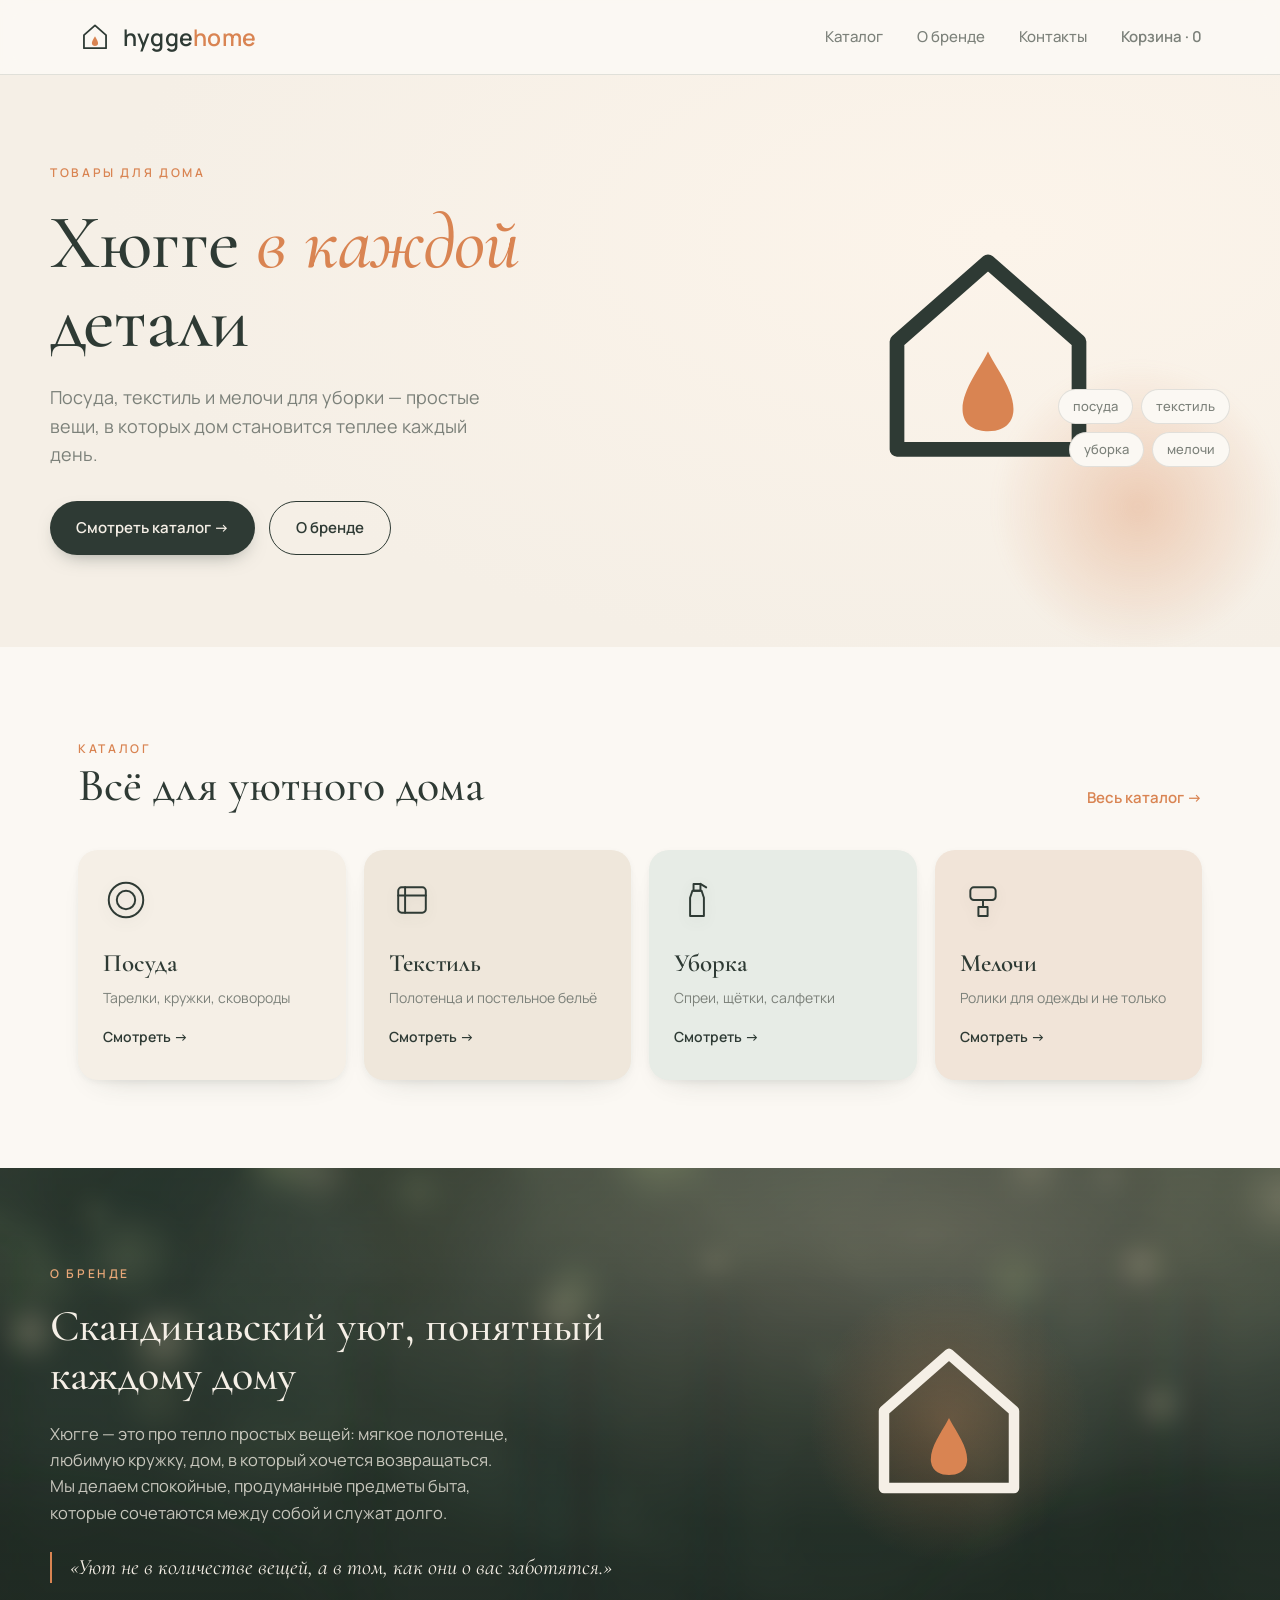
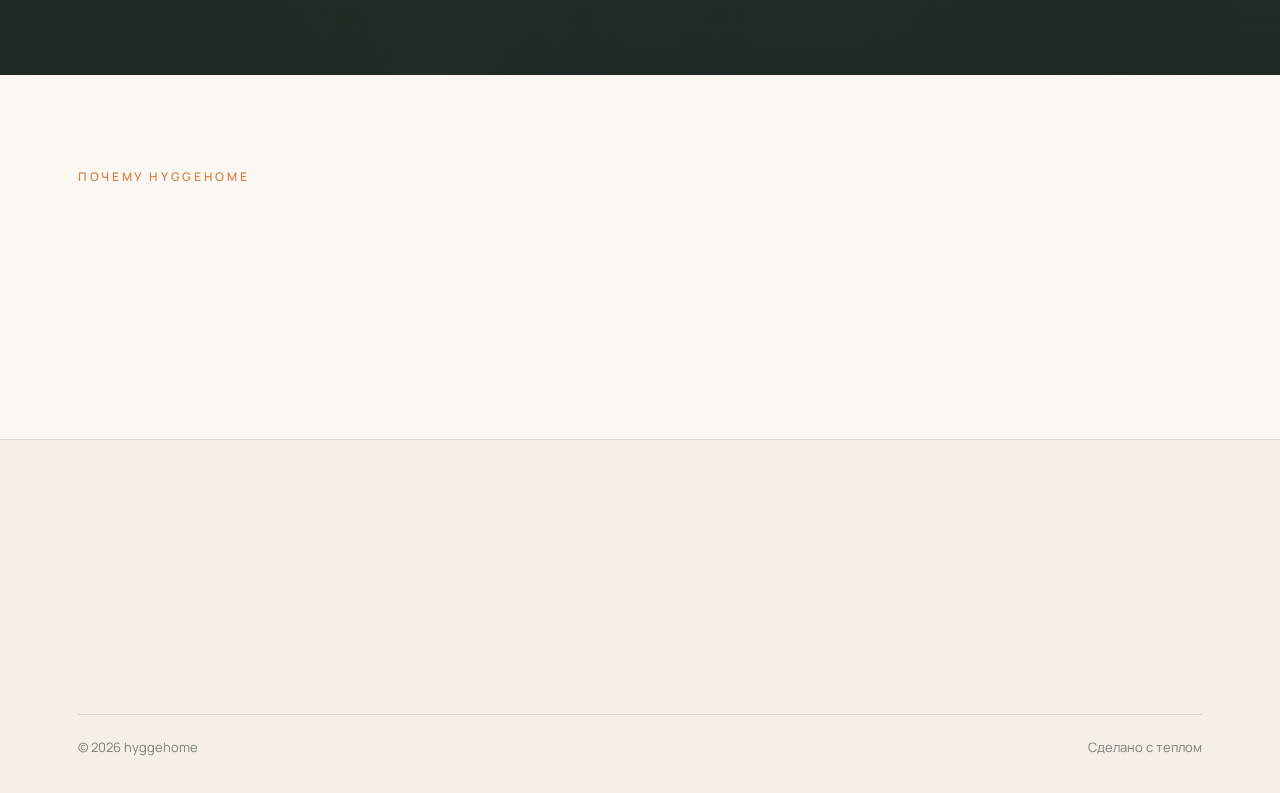
==== index.html @ 16ab6fc2 "Deploy hyggehome preview site" ====
<!DOCTYPE html>
<html lang="ru">
<head>
<meta charset="UTF-8">
<meta name="viewport" content="width=device-width, initial-scale=1.0">
<title>hyggehome — товары для дома</title>
<link rel="icon" href="assets/img/logo-mark.svg">
<style>
@import url('https://fonts.googleapis.com/css2?family=Cormorant+Garamond:ital,wght@0,400;0,500;0,600;1,400&family=Manrope:wght@300;400;500;600;700&display=swap');

:root{
  --ink:#2E3A34;
  --terra:#D98452;
  --terra-soft:#E9A878;
  --cream:#F5EFE6;
  --paper:#FBF8F3;
  --sage:#8C9A8E;
  --muted:#7C817A;
  --line:rgba(46,58,52,.13);
  --display:'Cormorant Garamond',Georgia,serif;
  --sans:'Manrope',system-ui,-apple-system,sans-serif;
}
*{margin:0;padding:0;box-sizing:border-box}
html{scroll-behavior:smooth}
body{font-family:var(--sans);color:var(--ink);background:var(--paper);line-height:1.6;-webkit-font-smoothing:antialiased}
.wrap{max-width:1180px;margin:0 auto;padding:0 28px}
a{color:inherit;text-decoration:none}
.eyebrow{font-size:12px;letter-spacing:.22em;text-transform:uppercase;color:var(--terra);font-weight:600}

/* ---------- mark ---------- */
.mark{display:block}
.mark .house{fill:none;stroke:var(--ink);stroke-width:21;stroke-linejoin:round;stroke-linecap:round}
.mark .flame{fill:var(--terra)}
.brand{display:flex;align-items:center;gap:11px}
.brand .word{font-family:var(--sans);font-weight:600;font-size:23px;letter-spacing:.01em}
.brand .word b{font-weight:600}
.brand .word .h2{color:var(--terra);font-weight:600}

/* ---------- nav ---------- */
nav{position:sticky;top:0;z-index:20;background:rgba(251,248,243,.86);backdrop-filter:blur(10px);border-bottom:1px solid var(--line)}
.nav-in{display:flex;align-items:center;justify-content:space-between;height:74px}
.nav-links{display:flex;gap:34px;align-items:center;font-size:15px;font-weight:500}
.nav-links a{color:var(--muted);transition:color .2s}
.nav-links a:hover{color:var(--ink)}
.nav-cart{font-weight:600;color:var(--ink)}
.burger{display:none}

/* ---------- hero ---------- */
.hero{position:relative;background:var(--cream);overflow:hidden}
.hero-in{display:grid;grid-template-columns:1.15fr .85fr;gap:40px;align-items:center;padding:84px 0 92px}
.hero h1{font-family:var(--display);font-weight:500;font-size:clamp(44px,6vw,82px);line-height:1.03;letter-spacing:-.01em;margin:18px 0 22px}
.hero h1 em{font-style:italic;color:var(--terra)}
.hero p{font-size:18px;color:var(--muted);max-width:430px;margin-bottom:32px}
.btns{display:flex;gap:14px;flex-wrap:wrap}
.btn{display:inline-flex;align-items:center;gap:9px;padding:14px 26px;border-radius:40px;font-weight:600;font-size:15px;transition:transform .2s,background .2s}
.btn-primary{background:var(--ink);color:var(--cream)}
.btn-primary:hover{transform:translateY(-2px);background:#222c27}
.btn-ghost{border:1.5px solid var(--ink);color:var(--ink)}
.btn-ghost:hover{background:var(--ink);color:var(--cream)}
.hero-art{display:flex;justify-content:center;align-items:center;position:relative}
.glow{position:absolute;width:300px;height:300px;border-radius:50%;background:radial-gradient(circle,rgba(217,132,82,.34),rgba(217,132,82,0) 68%);filter:blur(6px)}
.hero-art svg{position:relative;width:280px;height:280px}
.hero-tags{position:absolute;bottom:30px;right:0;display:flex;gap:8px;flex-wrap:wrap;max-width:240px;justify-content:flex-end}
.tag{background:var(--paper);border:1px solid var(--line);border-radius:30px;padding:6px 14px;font-size:13px;font-weight:500;color:var(--muted)}

/* ---------- categories ---------- */
.section{padding:88px 0}
.sec-head{display:flex;justify-content:space-between;align-items:flex-end;margin-bottom:40px;gap:20px;flex-wrap:wrap}
.sec-head h2{font-family:var(--display);font-weight:500;font-size:clamp(32px,4vw,46px);line-height:1.08}
.sec-head .link{font-weight:600;color:var(--terra);font-size:15px}
.cats{display:grid;grid-template-columns:repeat(4,1fr);gap:18px}
.cat{background:var(--cream);border-radius:20px;padding:26px 24px 30px;min-height:230px;display:flex;flex-direction:column;justify-content:space-between;transition:transform .25s,box-shadow .25s;border:1px solid transparent}
.cat:hover{transform:translateY(-5px);box-shadow:0 18px 40px -22px rgba(46,58,52,.35);border-color:var(--line)}
.cat:nth-child(2){background:#EFE7DB}
.cat:nth-child(3){background:#E7ECE6}
.cat:nth-child(4){background:#F1E4D8}
.cat-ico{width:46px;height:46px;color:var(--ink)}
.cat-ico svg{width:100%;height:100%;fill:none;stroke:currentColor;stroke-width:1.7;stroke-linecap:round;stroke-linejoin:round}
.cat h3{font-family:var(--display);font-weight:600;font-size:25px;margin-bottom:4px}
.cat p{font-size:14px;color:var(--muted);margin-bottom:14px}
.cat .go{font-size:14px;font-weight:600;color:var(--ink)}

/* ---------- brand band ---------- */
.brandband{background:var(--ink);color:var(--cream)}
.bb-in{display:grid;grid-template-columns:1fr 1fr;gap:56px;align-items:center;padding:92px 0}
.bb-in .eyebrow{color:var(--terra-soft)}
.bb-in h2{font-family:var(--display);font-weight:500;font-size:clamp(30px,3.6vw,44px);line-height:1.12;margin:16px 0 20px}
.bb-in p{color:rgba(245,239,230,.78);font-size:16.5px;max-width:460px}
.bb-art{display:flex;justify-content:center}
.bb-art .mark .house{stroke:var(--cream)}
.bb-art svg{width:200px;height:200px}
.bb-quote{font-family:var(--display);font-style:italic;font-size:22px;line-height:1.4;color:var(--cream);margin-top:26px;padding-left:18px;border-left:2px solid var(--terra)}

/* ---------- values ---------- */
.values{display:grid;grid-template-columns:repeat(3,1fr);gap:40px;margin-top:8px}
.val .num{font-family:var(--display);font-size:30px;color:var(--terra);margin-bottom:8px}
.val h4{font-size:18px;font-weight:700;margin-bottom:6px}
.val p{font-size:15px;color:var(--muted)}

/* ---------- footer ---------- */
footer{background:var(--cream);border-top:1px solid var(--line);padding:60px 0 36px}
.foot-in{display:grid;grid-template-columns:1.3fr 1fr 1fr;gap:32px}
.foot-in p{font-size:14px;color:var(--muted);max-width:260px;margin-top:14px}
.foot col,.fcol h5{}
.fcol h5{font-size:12px;letter-spacing:.16em;text-transform:uppercase;color:var(--ink);font-weight:700;margin-bottom:14px}
.fcol a{display:block;font-size:15px;color:var(--muted);margin-bottom:9px;transition:color .2s}
.fcol a:hover{color:var(--ink)}
.foot-bot{margin-top:48px;padding-top:22px;border-top:1px solid var(--line);display:flex;justify-content:space-between;font-size:13px;color:var(--muted);flex-wrap:wrap;gap:10px}

@media(max-width:860px){
  .nav-links{display:none}
  .hero-in,.bb-in,.foot-in{grid-template-columns:1fr}
  .hero-art{order:-1;margin-bottom:10px}
  .hero-tags{position:static;justify-content:flex-start;max-width:none;margin-top:18px}
  .cats{grid-template-columns:1fr 1fr}
  .values{grid-template-columns:1fr;gap:24px}
  .bb-art{order:-1}
}
@media(max-width:520px){.cats{grid-template-columns:1fr}}

.fade{opacity:0;transform:translateY(16px);animation:fade .8s ease forwards}
.fade:nth-child(2){animation-delay:.08s}
@keyframes fade{to{opacity:1;transform:none}}

/* ---------- depth ---------- */
.hero{background:radial-gradient(120% 130% at 78% 28%, #FCF4EA 0%, var(--cream) 58%)}
nav{transition:box-shadow .3s ease}
nav.scrolled{box-shadow:0 8px 28px -18px rgba(46,58,52,.55)}
.btn-primary{box-shadow:0 8px 20px -10px rgba(46,58,52,.55)}
.cat{box-shadow:0 2px 6px rgba(46,58,52,.05),0 14px 30px -22px rgba(46,58,52,.30)}
.cat:hover{box-shadow:0 22px 46px -22px rgba(46,58,52,.42)}
.cat-ico{filter:drop-shadow(0 4px 6px rgba(46,58,52,.10))}
.brandband{position:relative;overflow:hidden}
.bb-art{position:relative}
.bb-art::before{content:"";position:absolute;width:300px;height:300px;border-radius:50%;background:radial-gradient(circle,rgba(217,132,82,.28),rgba(217,132,82,0) 66%);top:50%;left:50%;transform:translate(-50%,-50%)}
.bb-art svg{position:relative;z-index:2}
.bb-bg{position:absolute;inset:0;z-index:0}
.bb-bg svg{width:100%;height:100%;display:block;filter:blur(3px);transform:scale(1.08)}
.bb-scrim{position:absolute;inset:0;z-index:1;background:linear-gradient(180deg,rgba(34,44,38,.44),rgba(34,44,38,.74))}
.bb-in{position:relative;z-index:2}

/* ---------- gentle motion ---------- */
.hero-art .glow{top:50%;left:50%;animation:glowpulse 3.8s ease-in-out infinite}
@keyframes glowpulse{0%,100%{opacity:.8;transform:translate(-50%,-50%) scale(1)}50%{opacity:1;transform:translate(-50%,-50%) scale(1.1)}}
.hero-art>svg{animation:floaty 6.5s ease-in-out infinite}
@keyframes floaty{0%,100%{transform:translateY(0)}50%{transform:translateY(-9px)}}
.hero-art .flame{transform-box:fill-box;transform-origin:50% 92%;animation:flicker 3.8s ease-in-out infinite}
@keyframes flicker{0%,100%{transform:scaleY(1) scaleX(1) translateX(0);opacity:1}25%{transform:scaleY(1.05) scaleX(.985) translateX(-1px);opacity:.93}50%{transform:scaleY(.97) scaleX(1.02) translateX(1px);opacity:1}75%{transform:scaleY(1.04) scaleX(.99);opacity:.96}}

/* ---------- scroll reveal ---------- */
.reveal{opacity:0;transform:translateY(22px);transition:opacity .7s ease,transform .7s cubic-bezier(.2,.7,.2,1)}
.reveal.in{opacity:1;transform:none}

@media(prefers-reduced-motion:reduce){
  *{transition:none!important;scroll-behavior:auto}
  .hero-art .flame,.hero-art .glow,.hero-art>svg{animation:none!important}
  .reveal{opacity:1!important;transform:none!important}
}
</style>
</head>
<body>

<!-- NAV -->
<nav>
  <div class="wrap nav-in">
    <a href="#" class="brand" aria-label="hyggehome">
      <svg class="mark" width="34" height="34" viewBox="0 0 400 400">
        <path class="house" d="M200 64 L330 178 L330 332 L70 332 L70 178 Z"/>
        <path class="flame" d="M200 192 C210 214 240 250 236 280 C233 300 216 306 200 306 C184 306 167 300 164 280 C160 250 190 214 200 192 Z"/>
      </svg>
      <span class="word"><b>hygge</b><span class="h2">home</span></span>
    </a>
    <div class="nav-links">
      <a href="catalog.html">Каталог</a>
      <a href="#brand">О бренде</a>
      <a href="#footer">Контакты</a>
      <a href="cart.html" class="nav-cart">Корзина · <span class="cart-count">0</span></a>
    </div>
  </div>
</nav>

<!-- HERO -->
<header class="hero">
  <div class="wrap hero-in">
    <div class="fade">
      <span class="eyebrow">Товары для дома</span>
      <h1>Хюгге <em>в каждой</em> детали</h1>
      <p>Посуда, текстиль и мелочи для уборки — простые вещи, в которых дом становится теплее каждый день.</p>
      <div class="btns">
        <a href="catalog.html" class="btn btn-primary">Смотреть каталог →</a>
        <a href="#brand" class="btn btn-ghost">О бренде</a>
      </div>
    </div>
    <div class="hero-art fade">
      <div class="glow"></div>
      <svg class="mark" viewBox="0 0 400 400">
        <path class="house" d="M200 64 L330 178 L330 332 L70 332 L70 178 Z"/>
        <path class="flame" d="M200 192 C210 214 240 250 236 280 C233 300 216 306 200 306 C184 306 167 300 164 280 C160 250 190 214 200 192 Z"/>
      </svg>
      <div class="hero-tags">
        <span class="tag">посуда</span>
        <span class="tag">текстиль</span>
        <span class="tag">уборка</span>
        <span class="tag">мелочи</span>
      </div>
    </div>
  </div>
</header>

<!-- CATEGORIES -->
<section class="section" id="cats">
  <div class="wrap">
    <div class="sec-head">
      <div>
        <span class="eyebrow">Каталог</span>
        <h2>Всё для уютного дома</h2>
      </div>
      <a href="catalog.html" class="link">Весь каталог →</a>
    </div>
    <div class="cats">
      <a href="catalog.html?cat=kitchen" class="cat">
        <div class="cat-ico"><svg viewBox="0 0 40 40"><circle cx="20" cy="20" r="15"/><circle cx="20" cy="20" r="8"/></svg></div>
        <div>
          <h3>Посуда</h3>
          <p>Тарелки, кружки, сковороды</p>
          <span class="go">Смотреть →</span>
        </div>
      </a>
      <a href="catalog.html?cat=textile" class="cat">
        <div class="cat-ico"><svg viewBox="0 0 40 40"><rect x="8" y="9" width="24" height="22" rx="3"/><path d="M8 16h24"/><path d="M14 9v22"/></svg></div>
        <div>
          <h3>Текстиль</h3>
          <p>Полотенца и постельное бельё</p>
          <span class="go">Смотреть →</span>
        </div>
      </a>
      <a href="catalog.html?cat=cleaning" class="cat">
        <div class="cat-ico"><svg viewBox="0 0 40 40"><path d="M17 6h6v6h-6z"/><path d="M16 12h8l2 6v16H14V18z"/><path d="M23 6l5 3"/></svg></div>
        <div>
          <h3>Уборка</h3>
          <p>Спреи, щётки, салфетки</p>
          <span class="go">Смотреть →</span>
        </div>
      </a>
      <a href="catalog.html?cat=misc" class="cat">
        <div class="cat-ico"><svg viewBox="0 0 40 40"><rect x="9" y="9" width="22" height="11" rx="3"/><path d="M20 20v6"/><path d="M16 26h8v8h-8z"/></svg></div>
        <div>
          <h3>Мелочи</h3>
          <p>Ролики для одежды и не только</p>
          <span class="go">Смотреть →</span>
        </div>
      </a>
    </div>
  </div>
</section>

<!-- BRAND BAND -->
<section class="brandband" id="brand">
  <div class="bb-bg" aria-hidden="true">
      <svg viewBox="0 0 1200 460" preserveAspectRatio="xMidYMid slice" xmlns="http://www.w3.org/2000/svg">
      <defs>
  <linearGradient id="fsky" x1="0" y1="0" x2="0" y2="1">
    <stop offset="0" stop-color="#5a6c53"/><stop offset=".4" stop-color="#3d4f43"/>
    <stop offset=".75" stop-color="#2a382f"/><stop offset="1" stop-color="#1d2721"/>
  </linearGradient>
  <radialGradient id="fsun" cx="70%" cy="16%" r="55%">
    <stop offset="0" stop-color="#f6dec1" stop-opacity=".55"/><stop offset="1" stop-color="#f6dec1" stop-opacity="0"/>
  </radialGradient>
  <radialGradient id="bok" cx="50%" cy="50%" r="50%">
    <stop offset="0" stop-color="#f7e6c6" stop-opacity=".95"/><stop offset=".5" stop-color="#f0e0b6" stop-opacity=".4"/><stop offset="1" stop-color="#f0e0b6" stop-opacity="0"/>
  </radialGradient>
  <radialGradient id="bokg" cx="50%" cy="50%" r="50%">
    <stop offset="0" stop-color="#c9d59a" stop-opacity=".7"/><stop offset="1" stop-color="#c9d59a" stop-opacity="0"/>
  </radialGradient>
  <filter id="bfar" x="-30%" y="-30%" width="160%" height="160%"><feGaussianBlur stdDeviation="20"/></filter>
  <filter id="bmid" x="-30%" y="-30%" width="160%" height="160%"><feGaussianBlur stdDeviation="12"/></filter>
  <filter id="bbok" x="-40%" y="-40%" width="180%" height="180%"><feGaussianBlur stdDeviation="9"/></filter>
  <filter id="grain"><feTurbulence type="fractalNoise" baseFrequency="0.4" numOctaves="2" seed="4" stitchTiles="stitch" result="n"/>
    <feColorMatrix in="n" type="matrix" values="0 0 0 0 0  0 0 0 0 0  0 0 0 0 0  0 0 0 0.06 0"/></filter>
  <filter id="leaf" x="0" y="0" width="100%" height="100%">
    <feTurbulence type="fractalNoise" baseFrequency="0.012 0.02" numOctaves="4" seed="11" result="n"/>
    <feColorMatrix in="n" type="matrix" values="0 0 0 0 0  0 0 0 0 0  0 0 0 0 0  0.8 0 0 0 -0.15" result="a"/>
    <feFlood flood-color="#33453a" result="c"/>
    <feComposite in="c" in2="a" operator="in" result="leaves"/>
    <feGaussianBlur in="leaves" stdDeviation="6"/>
  </filter>
</defs>
      <rect width="1200" height="460" fill="url(#fsky)"/>
      <g filter="url(#bfar)">
      <ellipse cx="375" cy="13" rx="198" ry="85" fill="#5d6f52" opacity="0.47"/>
      <ellipse cx="706" cy="227" rx="146" ry="86" fill="#4b5d47" opacity="0.47"/>
      <ellipse cx="76" cy="90" rx="219" ry="89" fill="#54664d" opacity="0.61"/>
      <ellipse cx="706" cy="-12" rx="190" ry="83" fill="#54664d" opacity="0.46"/>
      <ellipse cx="1059" cy="52" rx="137" ry="88" fill="#4b5d47" opacity="0.59"/>
      <ellipse cx="833" cy="-1" rx="189" ry="93" fill="#54664d" opacity="0.59"/>
      <ellipse cx="40" cy="-13" rx="145" ry="128" fill="#4b5d47" opacity="0.64"/>
      <ellipse cx="556" cy="231" rx="163" ry="97" fill="#54664d" opacity="0.62"/>
      <ellipse cx="272" cy="133" rx="183" ry="141" fill="#5d6f52" opacity="0.56"/>
      <ellipse cx="739" cy="-9" rx="181" ry="92" fill="#4b5d47" opacity="0.49"/>
      <ellipse cx="586" cy="-19" rx="200" ry="134" fill="#5d6f52" opacity="0.65"/>
      <ellipse cx="1007" cy="66" rx="162" ry="115" fill="#4b5d47" opacity="0.47"/>
      <ellipse cx="80" cy="46" rx="204" ry="85" fill="#5d6f52" opacity="0.63"/>
      <ellipse cx="788" cy="251" rx="219" ry="100" fill="#4b5d47" opacity="0.67"/>
      </g>
      <rect x="0" y="0" width="1200" height="322" filter="url(#leaf)" opacity=".55"/>
      <g filter="url(#bmid)">
      <ellipse cx="404" cy="367" rx="106" ry="95" fill="#283629" opacity="0.52"/>
      <ellipse cx="943" cy="33" rx="95" ry="80" fill="#283629" opacity="0.53"/>
      <ellipse cx="535" cy="206" rx="158" ry="108" fill="#3a4d40" opacity="0.75"/>
      <ellipse cx="1223" cy="261" rx="108" ry="70" fill="#33453a" opacity="0.56"/>
      <ellipse cx="257" cy="76" rx="118" ry="93" fill="#3a4d40" opacity="0.60"/>
      <ellipse cx="146" cy="200" rx="131" ry="76" fill="#2c3c32" opacity="0.74"/>
      <ellipse cx="620" cy="234" rx="138" ry="59" fill="#283629" opacity="0.64"/>
      <ellipse cx="464" cy="178" rx="110" ry="67" fill="#2c3c32" opacity="0.65"/>
      <ellipse cx="101" cy="227" rx="80" ry="92" fill="#33453a" opacity="0.83"/>
      <ellipse cx="746" cy="9" rx="91" ry="79" fill="#3a4d40" opacity="0.83"/>
      <ellipse cx="731" cy="175" rx="82" ry="87" fill="#283629" opacity="0.67"/>
      <ellipse cx="359" cy="39" rx="145" ry="103" fill="#283629" opacity="0.79"/>
      <ellipse cx="167" cy="-11" rx="165" ry="89" fill="#2c3c32" opacity="0.74"/>
      <ellipse cx="1130" cy="292" rx="100" ry="97" fill="#33453a" opacity="0.74"/>
      <ellipse cx="294" cy="131" rx="87" ry="105" fill="#3a4d40" opacity="0.72"/>
      <ellipse cx="745" cy="304" rx="146" ry="68" fill="#2c3c32" opacity="0.79"/>
      <ellipse cx="907" cy="73" rx="122" ry="78" fill="#33453a" opacity="0.85"/>
      <ellipse cx="971" cy="174" rx="89" ry="94" fill="#3a4d40" opacity="0.66"/>
      <ellipse cx="1159" cy="386" rx="166" ry="79" fill="#2c3c32" opacity="0.54"/>
      <ellipse cx="562" cy="119" rx="118" ry="119" fill="#33453a" opacity="0.67"/>
      <ellipse cx="796" cy="309" rx="78" ry="98" fill="#283629" opacity="0.77"/>
      <ellipse cx="920" cy="176" rx="88" ry="106" fill="#3a4d40" opacity="0.53"/>
      <ellipse cx="1171" cy="277" rx="116" ry="103" fill="#33453a" opacity="0.75"/>
      <ellipse cx="178" cy="32" rx="85" ry="114" fill="#2c3c32" opacity="0.71"/>
      <ellipse cx="723" cy="175" rx="164" ry="65" fill="#2c3c32" opacity="0.51"/>
      <ellipse cx="983" cy="279" rx="80" ry="104" fill="#2c3c32" opacity="0.65"/>
      </g>
      <g filter="url(#bmid)">
      <rect x="1001" y="81" width="31" height="460" rx="15" fill="#1c2620" opacity="0.41"/>
      <rect x="359" y="119" width="19" height="460" rx="9" fill="#1c2620" opacity="0.41"/>
      <rect x="501" y="151" width="17" height="460" rx="8" fill="#1c2620" opacity="0.44"/>
      <rect x="540" y="150" width="26" height="460" rx="13" fill="#1c2620" opacity="0.46"/>
      <rect x="1056" y="113" width="24" height="460" rx="12" fill="#1c2620" opacity="0.48"/>
      <rect x="50" y="78" width="23" height="460" rx="11" fill="#1c2620" opacity="0.35"/>
      <rect x="926" y="107" width="17" height="460" rx="9" fill="#1c2620" opacity="0.53"/>
      <rect x="653" y="112" width="21" height="460" rx="10" fill="#1c2620" opacity="0.49"/>
      </g>
      <rect width="1200" height="460" fill="url(#fsun)"/>
      <g filter="url(#bbok)">
      <circle cx="930" cy="15" r="33" fill="url(#bok)" opacity="0.47"/>
      <circle cx="916" cy="112" r="33" fill="url(#bokg)" opacity="0.76"/>
      <circle cx="534" cy="137" r="31" fill="url(#bok)" opacity="0.66"/>
      <circle cx="545" cy="118" r="30" fill="url(#bokg)" opacity="0.66"/>
      <circle cx="1037" cy="216" r="23" fill="url(#bok)" opacity="0.77"/>
      <circle cx="994" cy="23" r="18" fill="url(#bok)" opacity="0.38"/>
      <circle cx="299" cy="8" r="37" fill="url(#bokg)" opacity="0.75"/>
      <circle cx="199" cy="162" r="36" fill="url(#bok)" opacity="0.75"/>
      <circle cx="1142" cy="43" r="46" fill="url(#bok)" opacity="0.57"/>
      <circle cx="1168" cy="190" r="19" fill="url(#bok)" opacity="0.58"/>
      <circle cx="413" cy="37" r="25" fill="url(#bokg)" opacity="0.36"/>
      <circle cx="663" cy="96" r="15" fill="url(#bok)" opacity="0.63"/>
      <circle cx="614" cy="5" r="47" fill="url(#bokg)" opacity="0.79"/>
      <circle cx="142" cy="54" r="15" fill="url(#bokg)" opacity="0.47"/>
      <circle cx="170" cy="91" r="45" fill="url(#bokg)" opacity="0.47"/>
      <circle cx="193" cy="211" r="33" fill="url(#bokg)" opacity="0.39"/>
      <circle cx="87" cy="155" r="28" fill="url(#bok)" opacity="0.77"/>
      <circle cx="756" cy="182" r="17" fill="url(#bokg)" opacity="0.38"/>
      <circle cx="1021" cy="99" r="26" fill="url(#bok)" opacity="0.77"/>
      <circle cx="331" cy="21" r="32" fill="url(#bok)" opacity="0.40"/>
      </g>
      <g filter="url(#bfar)">
      <ellipse cx="80" cy="440" rx="280" ry="160" fill="#161e19" opacity=".5"/>
      <ellipse cx="1110" cy="450" rx="300" ry="170" fill="#161e19" opacity=".5"/>
      </g>
      <rect width="1200" height="460" filter="url(#grain)" opacity=".5"/>
      </svg>
    </div>
  <div class="bb-scrim" aria-hidden="true"></div>
  <div class="wrap bb-in">
    <div>
      <span class="eyebrow">О бренде</span>
      <h2>Скандинавский уют, понятный каждому дому</h2>
      <p>Хюгге — это про тепло простых вещей: мягкое полотенце, любимую кружку, дом, в который хочется возвращаться. Мы делаем спокойные, продуманные предметы быта, которые сочетаются между собой и служат долго.</p>
      <div class="bb-quote">«Уют не в количестве вещей, а в том, как они о вас заботятся.»</div>
    </div>
    <div class="bb-art">
      <svg class="mark" viewBox="0 0 400 400">
        <path class="house" d="M200 64 L330 178 L330 332 L70 332 L70 178 Z"/>
        <path class="flame" d="M200 192 C210 214 240 250 236 280 C233 300 216 306 200 306 C184 306 167 300 164 280 C160 250 190 214 200 192 Z"/>
      </svg>
    </div>
  </div>
</section>

<!-- VALUES -->
<section class="section">
  <div class="wrap">
    <span class="eyebrow">Почему hyggehome</span>
    <div class="values" style="margin-top:24px">
      <div class="val"><div class="num">01</div><h4>Спокойная палитра</h4><p>Вещи в природных оттенках, которые легко сочетать между собой.</p></div>
      <div class="val"><div class="num">02</div><h4>Качество в деталях</h4><p>Приятные материалы и аккуратная отделка, заметные в быту.</p></div>
      <div class="val"><div class="num">03</div><h4>Доступный уют</h4><p>Тёплый дом не должен быть роскошью — поэтому честные цены.</p></div>
    </div>
  </div>
</section>

<!-- FOOTER -->
<footer id="footer">
  <div class="wrap">
    <div class="foot-in">
      <div>
        <a href="#" class="brand">
          <svg class="mark" width="30" height="30" viewBox="0 0 400 400">
            <path class="house" d="M200 64 L330 178 L330 332 L70 332 L70 178 Z"/>
            <path class="flame" d="M200 192 C210 214 240 250 236 280 C233 300 216 306 200 306 C184 306 167 300 164 280 C160 250 190 214 200 192 Z"/>
          </svg>
          <span class="word"><b>hygge</b><span class="h2">home</span></span>
        </a>
        <p>Товары для уютного дома. Москва, доставка по России.</p>
      </div>
      <div class="fcol">
        <h5>Каталог</h5>
        <a href="catalog.html?cat=kitchen">Посуда</a>
        <a href="catalog.html?cat=textile">Текстиль</a>
        <a href="catalog.html?cat=cleaning">Уборка</a>
        <a href="catalog.html?cat=misc">Мелочи для дома</a>
      </div>
      <div class="fcol">
        <h5>Связь</h5>
        <a href="#">Wildberries</a>
        <a href="#">Ozon</a>
        <a href="#">hello@hyggehome.ru</a>
        <a href="#">+7 999 000-00-00</a>
      </div>
    </div>
    <div class="foot-bot">
      <span>© 2026 hyggehome</span>
      <span>Сделано с теплом</span>
    </div>
  </div>
</footer>

<script>
(function(){
  var reduce = window.matchMedia('(prefers-reduced-motion:reduce)').matches;
  var nav = document.querySelector('nav');
  function onScroll(){ if(window.scrollY > 12) nav.classList.add('scrolled'); else nav.classList.remove('scrolled'); }
  window.addEventListener('scroll', onScroll, {passive:true}); onScroll();

  if(reduce) return;
  var items = document.querySelectorAll('.cat, .sec-head, .bb-in > div, .val, .foot-in > div');
  items.forEach(function(el){ el.classList.add('reveal'); });

  if('IntersectionObserver' in window){
    var io = new IntersectionObserver(function(entries){
      entries.forEach(function(e){
        if(e.isIntersecting){ e.target.classList.add('in'); io.unobserve(e.target); }
      });
    }, {threshold:.14, rootMargin:'0px 0px -8% 0px'});
    items.forEach(function(el,i){ el.style.transitionDelay = ((i % 4) * 60) + 'ms'; io.observe(el); });
  } else {
    items.forEach(function(el){ el.classList.add('in'); });
  }
})();
</script>


<script src="assets/js/config.js"></script>
<script src="assets/js/data.js"></script>
<script src="assets/js/store.js"></script>
</body>
</html>
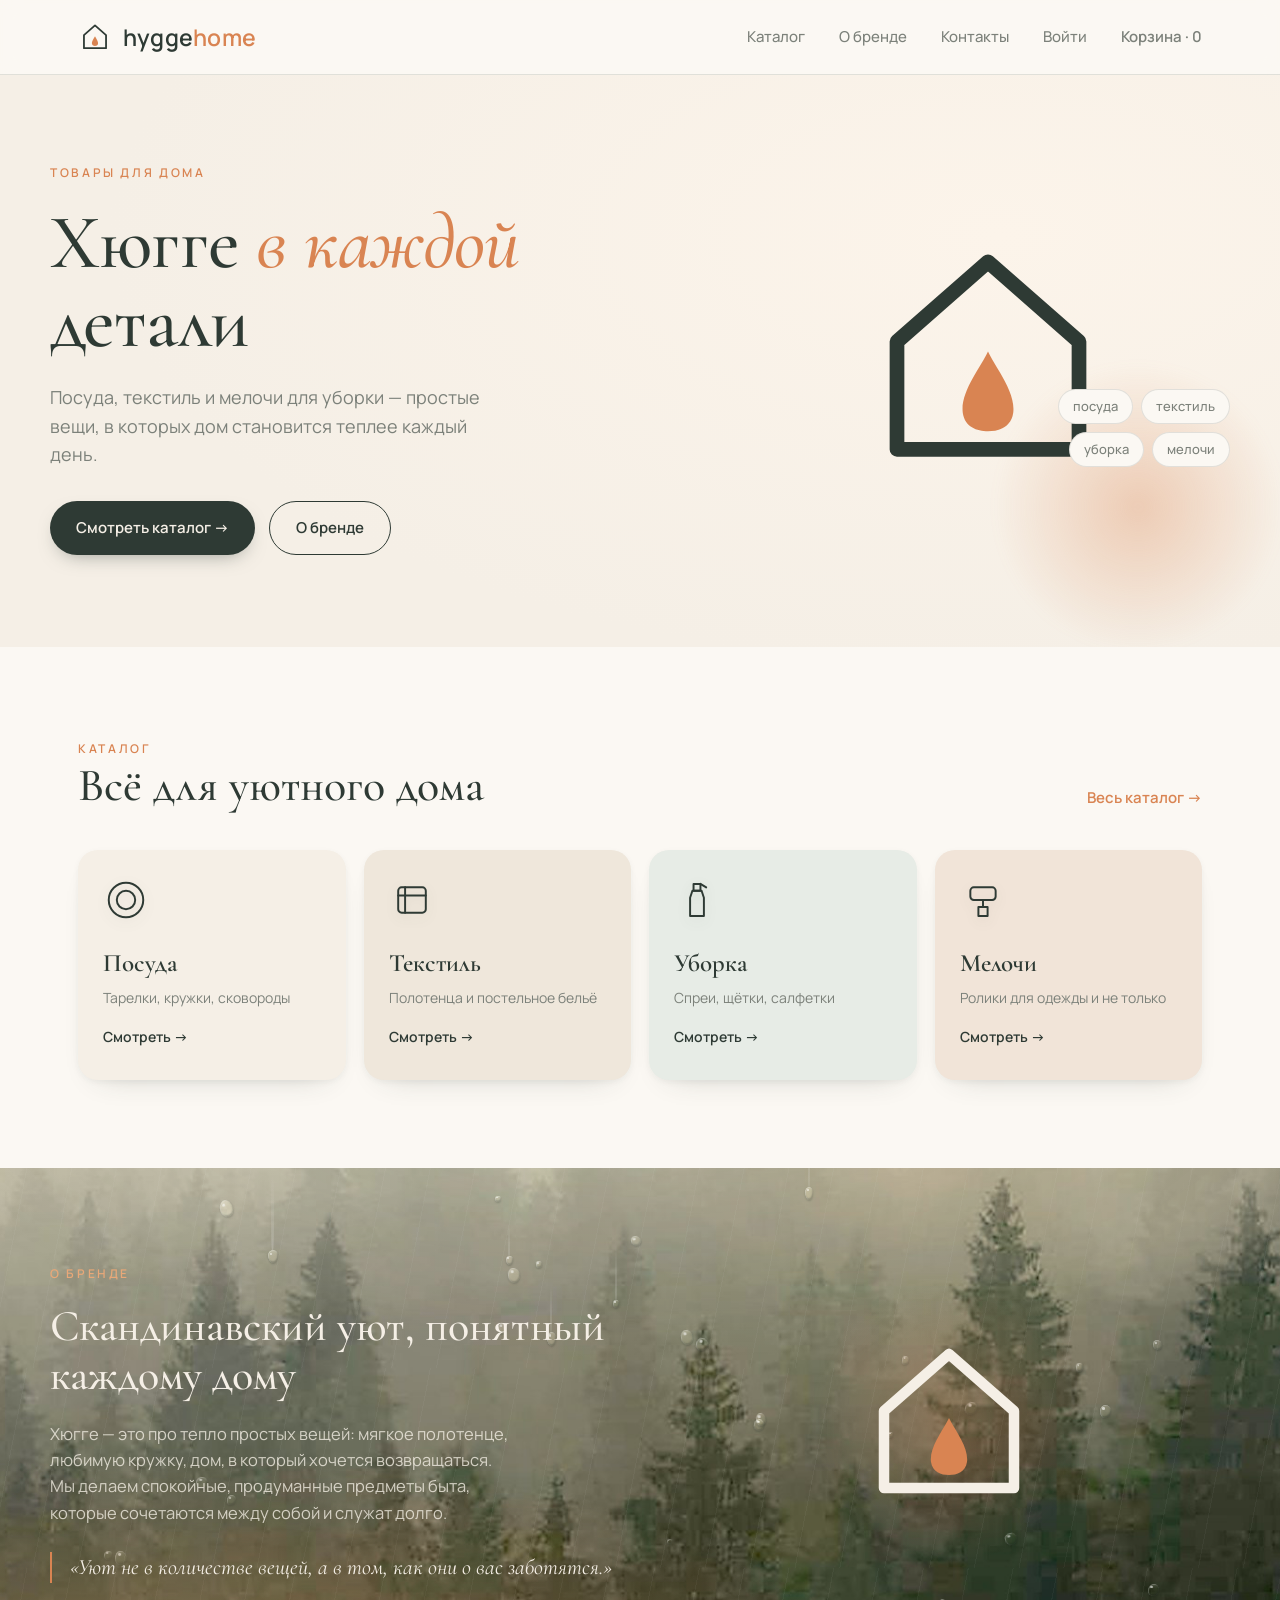
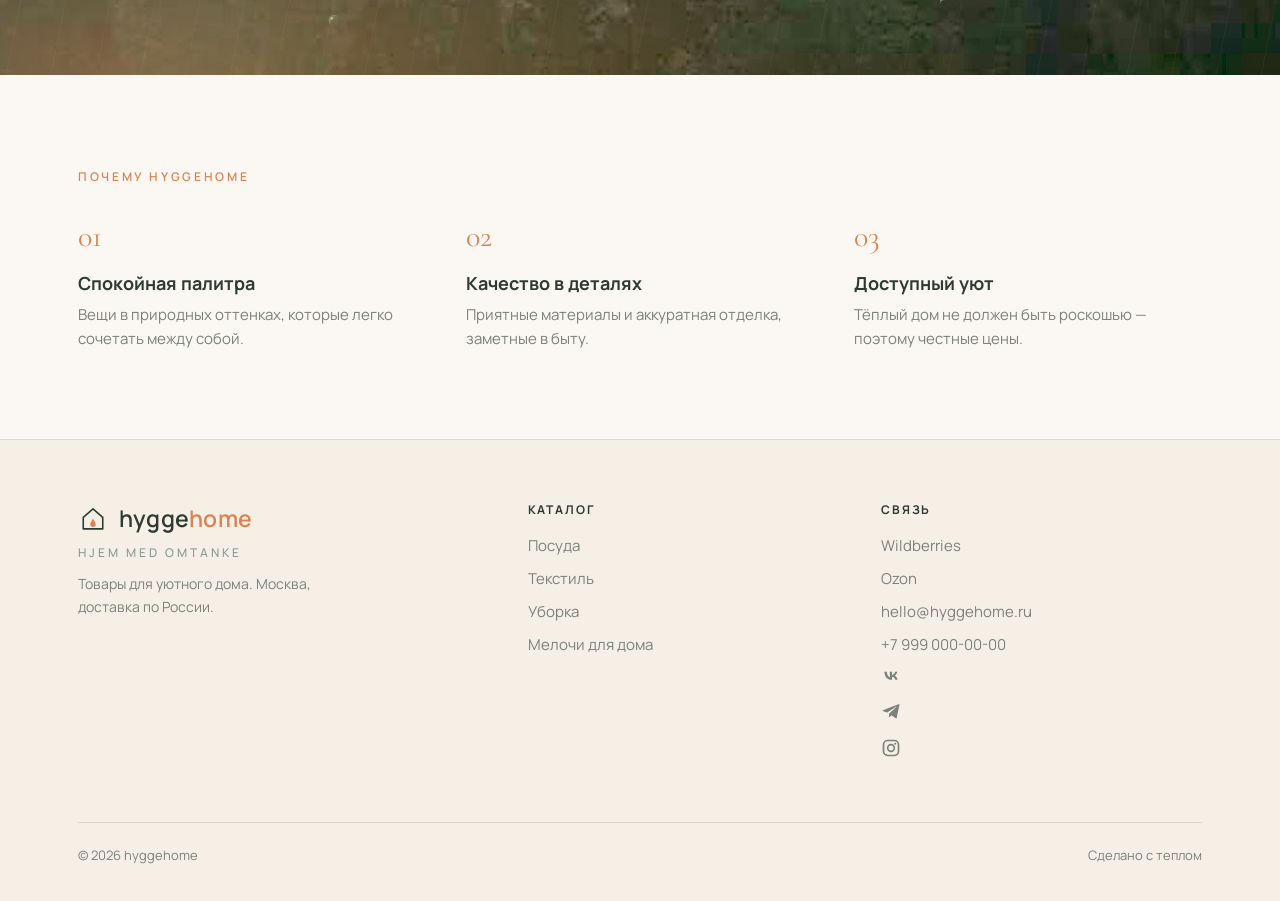
==== commit 3d538afe: "Set final home page (hyggehome_final_home) as index" ====
--- a/index.html
+++ b/index.html
@@ -4,7 +4,18 @@
 <meta charset="UTF-8">
 <meta name="viewport" content="width=device-width, initial-scale=1.0">
 <title>hyggehome — товары для дома</title>
-<link rel="icon" href="assets/img/logo-mark.svg">
+<meta name="description" content="Уютные товары для дома: посуда, полотенца и постельное бельё, средства для уборки, ролики для чистки одежды. Скандинавский стиль, доставка по России.">
+<link rel="canonical" href="https://hyggehome.ru/">
+<meta property="og:type" content="website">
+<meta property="og:site_name" content="hyggehome">
+<meta property="og:title" content="hyggehome — товары для уютного дома">
+<meta property="og:description" content="Уютные товары для дома: посуда, полотенца и постельное бельё, средства для уборки, ролики для чистки одежды. Скандинавский стиль, доставка по России.">
+<meta property="og:url" content="https://hyggehome.ru/">
+<meta property="og:image" content="https://hyggehome.ru/assets/img/og-cover.png">
+<meta name="twitter:card" content="summary_large_image">
+<script type="application/ld+json">{"@context":"https://schema.org","@type":"Organization","name":"hyggehome","url":"https://hyggehome.ru/","logo":"https://hyggehome.ru/assets/img/logo-mark.svg","slogan":"Hjem med omtanke","sameAs":["https://vk.com/hyggehome","https://t.me/hyggehome","https://instagram.com/hyggehome"]}</script>
+<script type="application/ld+json">{"@context":"https://schema.org","@type":"WebSite","name":"hyggehome","url":"https://hyggehome.ru/","potentialAction":{"@type":"SearchAction","target":"https://hyggehome.ru/catalog.html?q={query}","query-input":"required name=query"}}</script>
+
 <style>
 @import url('https://fonts.googleapis.com/css2?family=Cormorant+Garamond:ital,wght@0,400;0,500;0,600;1,400&family=Manrope:wght@300;400;500;600;700&display=swap');
 
@@ -135,8 +146,22 @@
 .bb-art::before{content:"";position:absolute;width:300px;height:300px;border-radius:50%;background:radial-gradient(circle,rgba(217,132,82,.28),rgba(217,132,82,0) 66%);top:50%;left:50%;transform:translate(-50%,-50%)}
 .bb-art svg{position:relative;z-index:2}
 .bb-bg{position:absolute;inset:0;z-index:0}
-.bb-bg svg{width:100%;height:100%;display:block;filter:blur(3px);transform:scale(1.08)}
-.bb-scrim{position:absolute;inset:0;z-index:1;background:linear-gradient(180deg,rgba(34,44,38,.44),rgba(34,44,38,.74))}
+.bb-photo{position:absolute;inset:0;width:100%;height:100%;object-fit:cover;object-position:50% 58%;transform:scale(1.06);filter:saturate(1.04)}
+.glass{position:absolute;inset:0;pointer-events:none}
+.drp{position:absolute;display:block;-webkit-backdrop-filter:blur(.6px) brightness(1.14) contrast(1.05);backdrop-filter:blur(.6px) brightness(1.14) contrast(1.05);background:linear-gradient(155deg,rgba(255,255,255,.16),rgba(255,255,255,.02) 42%,rgba(255,255,255,0) 60%);box-shadow:inset .5px .5px 1px rgba(255,255,255,.42),inset -.5px -1.5px 1.6px rgba(20,28,22,.30),0 1px 2px rgba(15,22,18,.22)}
+.drp::after{content:"";position:absolute;left:22%;top:16%;width:24%;height:20%;border-radius:50%;background:rgba(255,255,255,.6);filter:blur(.4px)}
+.drp.run{border-radius:52% 48% 46% 54% / 42% 40% 60% 58%}
+.drp.run::before{content:"";position:absolute;left:38%;bottom:100%;width:24%;height:var(--trail);background:linear-gradient(to top,rgba(255,255,255,.18),rgba(255,255,255,0));-webkit-backdrop-filter:blur(.4px) brightness(1.06);backdrop-filter:blur(.4px) brightness(1.06);border-radius:40%}
+.rain{position:absolute;inset:0;pointer-events:none;opacity:.20;filter:blur(.3px);background-image:repeating-linear-gradient(101deg,rgba(240,244,244,0) 0 26px,rgba(240,244,244,.20) 26px 27px,rgba(240,244,244,0) 27px 44px);background-size:auto 200px;animation:rainfall .7s linear infinite}
+@keyframes rainfall{to{background-position:-40px 200px}}
+.glassfog{position:absolute;inset:0;pointer-events:none;background:radial-gradient(120% 95% at 12% 100%,rgba(233,168,110,.42),rgba(233,168,110,0) 46%),radial-gradient(150% 130% at 50% -14%,rgba(220,226,218,.16),rgba(220,226,218,0) 40%)}
+
+
+
+
+
+}
+.bb-scrim{position:absolute;inset:0;z-index:1;background:linear-gradient(90deg,rgba(30,40,34,.88),rgba(30,40,34,.55) 52%,rgba(34,44,38,.22))}
 .bb-in{position:relative;z-index:2}
 
 /* ---------- gentle motion ---------- */
@@ -152,6 +177,7 @@
 .reveal.in{opacity:1;transform:none}
 
 @media(prefers-reduced-motion:reduce){
+  
   *{transition:none!important;scroll-behavior:auto}
   .hero-art .flame,.hero-art .glow,.hero-art>svg{animation:none!important}
   .reveal{opacity:1!important;transform:none!important}
@@ -174,6 +200,7 @@
       <a href="catalog.html">Каталог</a>
       <a href="#brand">О бренде</a>
       <a href="#footer">Контакты</a>
+      <a href="account.html" class="account-name" style="color:var(--muted);font-weight:500">Войти</a>
       <a href="cart.html" class="nav-cart">Корзина · <span class="cart-count">0</span></a>
     </div>
   </div>
@@ -257,120 +284,43 @@
 <!-- BRAND BAND -->
 <section class="brandband" id="brand">
   <div class="bb-bg" aria-hidden="true">
-      <svg viewBox="0 0 1200 460" preserveAspectRatio="xMidYMid slice" xmlns="http://www.w3.org/2000/svg">
-      <defs>
-  <linearGradient id="fsky" x1="0" y1="0" x2="0" y2="1">
-    <stop offset="0" stop-color="#5a6c53"/><stop offset=".4" stop-color="#3d4f43"/>
-    <stop offset=".75" stop-color="#2a382f"/><stop offset="1" stop-color="#1d2721"/>
-  </linearGradient>
-  <radialGradient id="fsun" cx="70%" cy="16%" r="55%">
-    <stop offset="0" stop-color="#f6dec1" stop-opacity=".55"/><stop offset="1" stop-color="#f6dec1" stop-opacity="0"/>
-  </radialGradient>
-  <radialGradient id="bok" cx="50%" cy="50%" r="50%">
-    <stop offset="0" stop-color="#f7e6c6" stop-opacity=".95"/><stop offset=".5" stop-color="#f0e0b6" stop-opacity=".4"/><stop offset="1" stop-color="#f0e0b6" stop-opacity="0"/>
-  </radialGradient>
-  <radialGradient id="bokg" cx="50%" cy="50%" r="50%">
-    <stop offset="0" stop-color="#c9d59a" stop-opacity=".7"/><stop offset="1" stop-color="#c9d59a" stop-opacity="0"/>
-  </radialGradient>
-  <filter id="bfar" x="-30%" y="-30%" width="160%" height="160%"><feGaussianBlur stdDeviation="20"/></filter>
-  <filter id="bmid" x="-30%" y="-30%" width="160%" height="160%"><feGaussianBlur stdDeviation="12"/></filter>
-  <filter id="bbok" x="-40%" y="-40%" width="180%" height="180%"><feGaussianBlur stdDeviation="9"/></filter>
-  <filter id="grain"><feTurbulence type="fractalNoise" baseFrequency="0.4" numOctaves="2" seed="4" stitchTiles="stitch" result="n"/>
-    <feColorMatrix in="n" type="matrix" values="0 0 0 0 0  0 0 0 0 0  0 0 0 0 0  0 0 0 0.06 0"/></filter>
-  <filter id="leaf" x="0" y="0" width="100%" height="100%">
-    <feTurbulence type="fractalNoise" baseFrequency="0.012 0.02" numOctaves="4" seed="11" result="n"/>
-    <feColorMatrix in="n" type="matrix" values="0 0 0 0 0  0 0 0 0 0  0 0 0 0 0  0.8 0 0 0 -0.15" result="a"/>
-    <feFlood flood-color="#33453a" result="c"/>
-    <feComposite in="c" in2="a" operator="in" result="leaves"/>
-    <feGaussianBlur in="leaves" stdDeviation="6"/>
-  </filter>
-</defs>
-      <rect width="1200" height="460" fill="url(#fsky)"/>
-      <g filter="url(#bfar)">
-      <ellipse cx="375" cy="13" rx="198" ry="85" fill="#5d6f52" opacity="0.47"/>
-      <ellipse cx="706" cy="227" rx="146" ry="86" fill="#4b5d47" opacity="0.47"/>
-      <ellipse cx="76" cy="90" rx="219" ry="89" fill="#54664d" opacity="0.61"/>
-      <ellipse cx="706" cy="-12" rx="190" ry="83" fill="#54664d" opacity="0.46"/>
-      <ellipse cx="1059" cy="52" rx="137" ry="88" fill="#4b5d47" opacity="0.59"/>
-      <ellipse cx="833" cy="-1" rx="189" ry="93" fill="#54664d" opacity="0.59"/>
-      <ellipse cx="40" cy="-13" rx="145" ry="128" fill="#4b5d47" opacity="0.64"/>
-      <ellipse cx="556" cy="231" rx="163" ry="97" fill="#54664d" opacity="0.62"/>
-      <ellipse cx="272" cy="133" rx="183" ry="141" fill="#5d6f52" opacity="0.56"/>
-      <ellipse cx="739" cy="-9" rx="181" ry="92" fill="#4b5d47" opacity="0.49"/>
-      <ellipse cx="586" cy="-19" rx="200" ry="134" fill="#5d6f52" opacity="0.65"/>
-      <ellipse cx="1007" cy="66" rx="162" ry="115" fill="#4b5d47" opacity="0.47"/>
-      <ellipse cx="80" cy="46" rx="204" ry="85" fill="#5d6f52" opacity="0.63"/>
-      <ellipse cx="788" cy="251" rx="219" ry="100" fill="#4b5d47" opacity="0.67"/>
-      </g>
-      <rect x="0" y="0" width="1200" height="322" filter="url(#leaf)" opacity=".55"/>
-      <g filter="url(#bmid)">
-      <ellipse cx="404" cy="367" rx="106" ry="95" fill="#283629" opacity="0.52"/>
-      <ellipse cx="943" cy="33" rx="95" ry="80" fill="#283629" opacity="0.53"/>
-      <ellipse cx="535" cy="206" rx="158" ry="108" fill="#3a4d40" opacity="0.75"/>
-      <ellipse cx="1223" cy="261" rx="108" ry="70" fill="#33453a" opacity="0.56"/>
-      <ellipse cx="257" cy="76" rx="118" ry="93" fill="#3a4d40" opacity="0.60"/>
-      <ellipse cx="146" cy="200" rx="131" ry="76" fill="#2c3c32" opacity="0.74"/>
-      <ellipse cx="620" cy="234" rx="138" ry="59" fill="#283629" opacity="0.64"/>
-      <ellipse cx="464" cy="178" rx="110" ry="67" fill="#2c3c32" opacity="0.65"/>
-      <ellipse cx="101" cy="227" rx="80" ry="92" fill="#33453a" opacity="0.83"/>
-      <ellipse cx="746" cy="9" rx="91" ry="79" fill="#3a4d40" opacity="0.83"/>
-      <ellipse cx="731" cy="175" rx="82" ry="87" fill="#283629" opacity="0.67"/>
-      <ellipse cx="359" cy="39" rx="145" ry="103" fill="#283629" opacity="0.79"/>
-      <ellipse cx="167" cy="-11" rx="165" ry="89" fill="#2c3c32" opacity="0.74"/>
-      <ellipse cx="1130" cy="292" rx="100" ry="97" fill="#33453a" opacity="0.74"/>
-      <ellipse cx="294" cy="131" rx="87" ry="105" fill="#3a4d40" opacity="0.72"/>
-      <ellipse cx="745" cy="304" rx="146" ry="68" fill="#2c3c32" opacity="0.79"/>
-      <ellipse cx="907" cy="73" rx="122" ry="78" fill="#33453a" opacity="0.85"/>
-      <ellipse cx="971" cy="174" rx="89" ry="94" fill="#3a4d40" opacity="0.66"/>
-      <ellipse cx="1159" cy="386" rx="166" ry="79" fill="#2c3c32" opacity="0.54"/>
-      <ellipse cx="562" cy="119" rx="118" ry="119" fill="#33453a" opacity="0.67"/>
-      <ellipse cx="796" cy="309" rx="78" ry="98" fill="#283629" opacity="0.77"/>
-      <ellipse cx="920" cy="176" rx="88" ry="106" fill="#3a4d40" opacity="0.53"/>
-      <ellipse cx="1171" cy="277" rx="116" ry="103" fill="#33453a" opacity="0.75"/>
-      <ellipse cx="178" cy="32" rx="85" ry="114" fill="#2c3c32" opacity="0.71"/>
-      <ellipse cx="723" cy="175" rx="164" ry="65" fill="#2c3c32" opacity="0.51"/>
-      <ellipse cx="983" cy="279" rx="80" ry="104" fill="#2c3c32" opacity="0.65"/>
-      </g>
-      <g filter="url(#bmid)">
-      <rect x="1001" y="81" width="31" height="460" rx="15" fill="#1c2620" opacity="0.41"/>
-      <rect x="359" y="119" width="19" height="460" rx="9" fill="#1c2620" opacity="0.41"/>
-      <rect x="501" y="151" width="17" height="460" rx="8" fill="#1c2620" opacity="0.44"/>
-      <rect x="540" y="150" width="26" height="460" rx="13" fill="#1c2620" opacity="0.46"/>
-      <rect x="1056" y="113" width="24" height="460" rx="12" fill="#1c2620" opacity="0.48"/>
-      <rect x="50" y="78" width="23" height="460" rx="11" fill="#1c2620" opacity="0.35"/>
-      <rect x="926" y="107" width="17" height="460" rx="9" fill="#1c2620" opacity="0.53"/>
-      <rect x="653" y="112" width="21" height="460" rx="10" fill="#1c2620" opacity="0.49"/>
-      </g>
-      <rect width="1200" height="460" fill="url(#fsun)"/>
-      <g filter="url(#bbok)">
-      <circle cx="930" cy="15" r="33" fill="url(#bok)" opacity="0.47"/>
-      <circle cx="916" cy="112" r="33" fill="url(#bokg)" opacity="0.76"/>
-      <circle cx="534" cy="137" r="31" fill="url(#bok)" opacity="0.66"/>
-      <circle cx="545" cy="118" r="30" fill="url(#bokg)" opacity="0.66"/>
-      <circle cx="1037" cy="216" r="23" fill="url(#bok)" opacity="0.77"/>
-      <circle cx="994" cy="23" r="18" fill="url(#bok)" opacity="0.38"/>
-      <circle cx="299" cy="8" r="37" fill="url(#bokg)" opacity="0.75"/>
-      <circle cx="199" cy="162" r="36" fill="url(#bok)" opacity="0.75"/>
-      <circle cx="1142" cy="43" r="46" fill="url(#bok)" opacity="0.57"/>
-      <circle cx="1168" cy="190" r="19" fill="url(#bok)" opacity="0.58"/>
-      <circle cx="413" cy="37" r="25" fill="url(#bokg)" opacity="0.36"/>
-      <circle cx="663" cy="96" r="15" fill="url(#bok)" opacity="0.63"/>
-      <circle cx="614" cy="5" r="47" fill="url(#bokg)" opacity="0.79"/>
-      <circle cx="142" cy="54" r="15" fill="url(#bokg)" opacity="0.47"/>
-      <circle cx="170" cy="91" r="45" fill="url(#bokg)" opacity="0.47"/>
-      <circle cx="193" cy="211" r="33" fill="url(#bokg)" opacity="0.39"/>
-      <circle cx="87" cy="155" r="28" fill="url(#bok)" opacity="0.77"/>
-      <circle cx="756" cy="182" r="17" fill="url(#bokg)" opacity="0.38"/>
-      <circle cx="1021" cy="99" r="26" fill="url(#bok)" opacity="0.77"/>
-      <circle cx="331" cy="21" r="32" fill="url(#bok)" opacity="0.40"/>
-      </g>
-      <g filter="url(#bfar)">
-      <ellipse cx="80" cy="440" rx="280" ry="160" fill="#161e19" opacity=".5"/>
-      <ellipse cx="1110" cy="450" rx="300" ry="170" fill="#161e19" opacity=".5"/>
-      </g>
-      <rect width="1200" height="460" filter="url(#grain)" opacity=".5"/>
-      </svg>
-    </div>
+    <img class="bb-photo" src="[data-uri]" alt="">
+    <div class="rain"></div>
+    <div class="glass">
+      <i class="drp" style="left:17.7%;top:64.4%;width:9px;height:10px;border-radius:48% 52% 58% 42% / 57% 47% 53% 43%;transform:rotate(2deg)"></i>
+      <i class="drp" style="left:52.1%;top:73.2%;width:5px;height:5px;border-radius:60% 40% 44% 56% / 55% 46% 54% 45%;transform:rotate(11deg)"></i>
+      <i class="drp" style="left:73.4%;top:85.0%;width:5px;height:5px;border-radius:55% 45% 43% 57% / 56% 52% 48% 44%;transform:rotate(3deg)"></i>
+      <i class="drp" style="left:49.3%;top:13.3%;width:10px;height:10px;border-radius:44% 56% 42% 58% / 45% 56% 44% 55%;transform:rotate(-9deg)"></i>
+      <i class="drp" style="left:54.4%;top:33.5%;width:12px;height:13px;border-radius:43% 57% 49% 51% / 57% 44% 56% 43%;transform:rotate(10deg)"></i>
+      <i class="drp" style="left:20.8%;top:63.0%;width:6px;height:6px;border-radius:57% 43% 54% 46% / 59% 48% 52% 41%;transform:rotate(-4deg)"></i>
+      <i class="drp" style="left:89.7%;top:82.0%;width:11px;height:12px;border-radius:56% 44% 54% 46% / 58% 52% 48% 42%;transform:rotate(1deg)"></i>
+      <i class="drp" style="left:38.7%;top:5.4%;width:6px;height:6px;border-radius:57% 43% 57% 43% / 42% 44% 56% 58%;transform:rotate(3deg)"></i>
+      <i class="drp" style="left:58.9%;top:49.5%;width:10px;height:12px;border-radius:45% 55% 47% 53% / 47% 53% 47% 53%;transform:rotate(12deg)"></i>
+      <i class="drp" style="left:90.1%;top:33.8%;width:9px;height:10px;border-radius:47% 53% 47% 53% / 44% 55% 45% 56%;transform:rotate(-3deg)"></i>
+      <i class="drp" style="left:17.2%;top:6.3%;width:13px;height:17px;border-radius:49% 51% 47% 53% / 55% 60% 40% 45%;transform:rotate(-14deg)"></i>
+      <i class="drp" style="left:85.9%;top:46.7%;width:11px;height:13px;border-radius:49% 51% 59% 41% / 47% 44% 56% 53%;transform:rotate(0deg)"></i>
+      <i class="drp" style="left:78.5%;top:71.9%;width:12px;height:12px;border-radius:51% 49% 50% 50% / 43% 51% 49% 57%;transform:rotate(-13deg)"></i>
+      <i class="drp" style="left:41.9%;top:18.2%;width:6px;height:7px;border-radius:46% 54% 57% 43% / 46% 43% 57% 54%;transform:rotate(-6deg)"></i>
+      <i class="drp" style="left:15.3%;top:60.9%;width:12px;height:12px;border-radius:48% 52% 46% 54% / 53% 53% 47% 47%;transform:rotate(5deg)"></i>
+      <i class="drp" style="left:75.4%;top:46.1%;width:12px;height:13px;border-radius:59% 41% 50% 50% / 60% 46% 54% 40%;transform:rotate(10deg)"></i>
+      <i class="drp" style="left:70.5%;top:37.0%;width:7px;height:9px;border-radius:42% 58% 60% 40% / 50% 52% 48% 50%;transform:rotate(6deg)"></i>
+      <i class="drp" style="left:25.7%;top:88.1%;width:11px;height:12px;border-radius:54% 46% 46% 54% / 46% 46% 54% 54%;transform:rotate(-11deg)"></i>
+      <i class="drp" style="left:39.7%;top:19.6%;width:12px;height:15px;border-radius:44% 56% 51% 49% / 45% 46% 54% 55%;transform:rotate(-5deg)"></i>
+      <i class="drp" style="left:53.2%;top:31.9%;width:12px;height:15px;border-radius:47% 53% 47% 53% / 47% 54% 46% 53%;transform:rotate(-8deg)"></i>
+      <i class="drp" style="left:69.4%;top:52.0%;width:5px;height:6px;border-radius:58% 42% 42% 58% / 43% 54% 46% 57%;transform:rotate(0deg)"></i>
+      <i class="drp" style="left:84.1%;top:38.4%;width:7px;height:9px;border-radius:49% 51% 52% 48% / 50% 43% 57% 50%;transform:rotate(-7deg)"></i>
+      <i class="drp" style="left:38.9%;top:30.5%;width:9px;height:11px;border-radius:59% 41% 60% 40% / 57% 45% 55% 43%;transform:rotate(3deg)"></i>
+      <i class="drp" style="left:59.1%;top:48.2%;width:10px;height:13px;border-radius:51% 49% 58% 42% / 51% 59% 41% 49%;transform:rotate(-8deg)"></i>
+      <i class="drp" style="left:8.1%;top:75.5%;width:8px;height:9px;border-radius:52% 48% 45% 55% / 55% 44% 56% 45%;transform:rotate(6deg)"></i>
+      <i class="drp" style="left:9.0%;top:75.5%;width:12px;height:14px;border-radius:42% 58% 57% 43% / 56% 58% 42% 44%;transform:rotate(2deg)"></i>
+      <i class="drp run" style="left:39.5%;top:17.3%;width:7px;height:9px;--trail:33px"></i>
+      <i class="drp run" style="left:62.9%;top:3.6%;width:8px;height:13px;--trail:76px"></i>
+      <i class="drp run" style="left:42.7%;top:32.3%;width:9px;height:14px;--trail:50px"></i>
+      <i class="drp run" style="left:47.9%;top:26.0%;width:6px;height:8px;--trail:60px"></i>
+      <i class="drp run" style="left:20.9%;top:16.2%;width:10px;height:13px;--trail:79px"></i>
+    </div>
+    <div class="glassfog"></div>
+  </div>
   <div class="bb-scrim" aria-hidden="true"></div>
   <div class="wrap bb-in">
     <div>
@@ -412,6 +362,7 @@
           </svg>
           <span class="word"><b>hygge</b><span class="h2">home</span></span>
         </a>
+        <div style="font:500 12px/1 var(--sans);letter-spacing:3px;color:var(--sage);text-transform:uppercase;margin:10px 0 2px">Hjem med omtanke</div>
         <p>Товары для уютного дома. Москва, доставка по России.</p>
       </div>
       <div class="fcol">
@@ -427,6 +378,7 @@
         <a href="#">Ozon</a>
         <a href="#">hello@hyggehome.ru</a>
         <a href="#">+7 999 000-00-00</a>
+        <div class="socials"><a class="soc soc-vk" href="#" aria-label="ВКонтакте" target="_blank" rel="noopener"><svg viewBox="0 0 24 24" width="20" height="20" fill="currentColor"><path d="M12.8 16.5c-5.2 0-8.6-3.7-8.7-9.7h2.9c.1 4.4 2.1 6.2 3.6 6.6V6.8h2.7v3.9c1.5-.2 3-1.8 3.6-3.9h2.6c-.4 2.5-2 4.1-3.1 4.8 1.1.6 2.9 2 3.6 4.9h-2.9c-.5-1.8-1.9-3.2-3.8-3.5v3.5h-.3z"/></svg></a><a class="soc soc-tg" href="#" aria-label="Telegram" target="_blank" rel="noopener"><svg viewBox="0 0 24 24" width="20" height="20" fill="currentColor"><path d="M21.9 4.3l-3 14.2c-.2 1-.8 1.2-1.7.8l-4.6-3.4-2.2 2.1c-.2.2-.4.4-.9.4l.3-4.7L18.5 6c.4-.3-.1-.5-.6-.2L7.4 12.6l-4.6-1.4c-1-.3-1-1 .2-1.5l18-6.9c.8-.3 1.5.2 1.3 1.5z"/></svg></a><a class="soc soc-ig" href="#" aria-label="Instagram" target="_blank" rel="noopener"><svg viewBox="0 0 24 24" width="20" height="20" fill="none" stroke="currentColor" stroke-width="2"><rect x="3" y="3" width="18" height="18" rx="5"/><circle cx="12" cy="12" r="4"/><circle cx="17" cy="7" r="1.2" fill="currentColor" stroke="none"/></svg></a></div>
       </div>
     </div>
     <div class="foot-bot">
@@ -461,8 +413,314 @@
 </script>
 
 
-<script src="assets/js/config.js"></script>
-<script src="assets/js/data.js"></script>
-<script src="assets/js/store.js"></script>
+<script>
+/* ============================================================
+   hyggehome — глобальная конфигурация и точки интеграции.
+   Пустые поля = функция работает в демо-режиме (localStorage).
+   Заполненные apiBase/telegramBot = боевой режим (нужен бэкенд).
+   ============================================================ */
+window.HH_CONFIG = {
+  brand: "hyggehome",
+  apiBase: "",                 // напр. "https://api.hyggehome.ru" (бэкенд)
+  currency: "RUB",
+  locale: "ru-RU",
+
+  // Соцсети (ссылки в шапке и подвале)
+  social: {
+    vk:        "https://vk.com/hyggehome",
+    telegram:  "https://t.me/hyggehome",
+    instagram: "https://instagram.com/hyggehome"   // Instagram (Meta) ограничен в РФ
+  },
+
+  // Telegram-бот: имя без @ для виджета входа и уведомлений о заказах
+  telegramBot: "",             // напр. "hyggehome_bot"
+
+  // Программа лояльности: скидка по накопленной сумме покупок
+  loyalty: {
+    tiers: [
+      { key: "guest",  name: "Гость",    min: 0,     discount: 0 },
+      { key: "member", name: "Участник", min: 0,     discount: 5,  requiresAuth: true },
+      { key: "silver", name: "Серебро",  min: 10000, discount: 7,  requiresAuth: true },
+      { key: "gold",   name: "Золото",   min: 30000, discount: 10, requiresAuth: true }
+    ]
+  },
+
+  // Способы доставки. price — демо-оценка; реальный расчёт считает API службы.
+  delivery: {
+    freeFrom: 5000,
+    methods: [
+      { id: "courier", label: "Курьер по Москве",   price: 350, needsPvz: false },
+      { id: "cdek",    label: "СДЭК — пункт выдачи", price: 300, needsPvz: true, api: "https://api.cdek.ru" },
+      { id: "ozon",    label: "Ozon — пункт выдачи", price: 250, needsPvz: true },
+      { id: "wb",      label: "Wildberries — ПВЗ",   price: 250, needsPvz: true },
+      { id: "post",    label: "Почта России",        price: 400, needsPvz: false }
+    ]
+  },
+
+  paymentProvider: "yookassa"  // yookassa | cloudpayments | robokassa | tinkoff | sbp
+};
+
+/* ============================================================
+   hyggehome — демо-каталог.
+   В будущем эти данные отдаёт бэкенд (GET {apiBase}/products).
+   Сейчас — статический массив, чтобы витрина и поиск работали.
+   Поля: id, name, category, price, oldPrice (необяз.), tag (необяз.),
+   rating, desc.
+   ============================================================ */
+window.HH_CATEGORIES = {
+  kitchen:  { name: "Посуда",   slug: "kitchen",  desc: "Тарелки, кружки, сковороды",
+              subs: ["Тарелки", "Кружки", "Сковороды", "Приборы", "Хранение"] },
+  textile:  { name: "Текстиль", slug: "textile",  desc: "Полотенца и постельное бельё",
+              subs: ["Полотенца", "Постельное бельё", "Пледы", "Декор"] },
+  cleaning: { name: "Уборка",   slug: "cleaning", desc: "Спреи, щётки, салфетки",
+              subs: ["Средства", "Микрофибра", "Щётки"] },
+  misc:     { name: "Мелочи",   slug: "misc",     desc: "Ролики для одежды и не только",
+              subs: ["Ролики", "Свечи", "Хранение", "Крючки"] }
+};
+
+window.HH_PRODUCTS = [
+  { id: "k01", name: "Керамическая тарелка «Туман»", category: "kitchen", sub: "Тарелки", price: 690, tag: "hit", rating: 4.8,
+    desc: "Матовая тарелка из керамики, 26 см. Спокойный серо-зелёный оттенок, приятная на ощупь глазурь." },
+  { id: "k02", name: "Кружка «Утро» 350 мл", category: "kitchen", sub: "Кружки", price: 520, oldPrice: 690, tag: "sale", rating: 4.9,
+    desc: "Толстостенная кружка, дольше держит тепло. Удобная ручка, подходит для посудомоечной машины." },
+  { id: "k03", name: "Сковорода с гранитным покрытием 24 см", category: "kitchen", sub: "Сковороды", price: 2390, rating: 4.6,
+    desc: "Антипригарное покрытие, индукционное дно. Готовит с минимумом масла." },
+  { id: "k04", name: "Набор столовых приборов, 24 предмета", category: "kitchen", sub: "Приборы", price: 1890, tag: "new", rating: 4.7,
+    desc: "Нержавеющая сталь, матовая полировка. На 6 персон, в подарочной коробке." },
+  { id: "k05", name: "Стеклянная банка для хранения 1 л", category: "kitchen", sub: "Хранение", price: 340, rating: 4.5,
+    desc: "Герметичная крышка с зажимом. Для круп, кофе и специй." },
+  { id: "k06", name: "Деревянная разделочная доска", category: "kitchen", sub: "Хранение", price: 790, rating: 4.8,
+    desc: "Бук, промаслена. С отверстием для подвеса и желобком для сока." },
+
+  { id: "t01", name: "Полотенце махровое 50×90", category: "textile", sub: "Полотенца", price: 450, tag: "hit", rating: 4.9,
+    desc: "Хлопок 500 г/м², отлично впитывает и долго служит. Цвет «тёплый песок»." },
+  { id: "t02", name: "Набор полотенец, 3 шт.", category: "textile", sub: "Полотенца", price: 1190, oldPrice: 1490, tag: "sale", rating: 4.8,
+    desc: "Три размера в одной гамме. Мягкие после первой стирки, не линяют." },
+  { id: "t03", name: "Постельное бельё, 1.5-спальное", category: "textile", sub: "Постельное бельё", price: 2290, rating: 4.7,
+    desc: "Сатин-люкс, плотное плетение. Приятно прохладное летом, уютное зимой." },
+  { id: "t04", name: "Плед-покрывало 150×200", category: "textile", sub: "Пледы", price: 1690, tag: "new", rating: 4.9,
+    desc: "Мягкий флис с эффектом «травки». Тёплый и лёгкий, не электризуется." },
+  { id: "t05", name: "Наволочка декоративная 45×45", category: "textile", sub: "Декор", price: 390, rating: 4.6,
+    desc: "Фактурная ткань в природной палитре. Скрытая молния, чехол снимается." },
+  { id: "t06", name: "Кухонное полотенце, набор 2 шт.", category: "textile", sub: "Полотенца", price: 320, rating: 4.5,
+    desc: "Вафельный хлопок, быстро сохнет. С петелькой для подвеса." },
+
+  { id: "c01", name: "Спрей для кухни, эко-формула 500 мл", category: "cleaning", sub: "Средства", price: 290, tag: "hit", rating: 4.7,
+    desc: "Растворяет жир без едкого запаха. Биоразлагаемый состав, безопасен для поверхностей." },
+  { id: "c02", name: "Набор микрофибры, 5 шт.", category: "cleaning", sub: "Микрофибра", price: 380, rating: 4.8,
+    desc: "Разные цвета для разных зон. Не оставляют разводов и ворса." },
+  { id: "c03", name: "Щётка для посуды с дозатором", category: "cleaning", sub: "Щётки", price: 420, tag: "new", rating: 4.6,
+    desc: "Сменная насадка, мыло подаётся нажатием. Удобно лежит в руке." },
+  { id: "c04", name: "Средство для пола, концентрат 1 л", category: "cleaning", sub: "Средства", price: 340, rating: 4.5,
+    desc: "Экономичный концентрат, мягкий аромат. Подходит для ламината и плитки." },
+
+  { id: "m01", name: "Ролик для чистки одежды + 2 сменных блока", category: "misc", sub: "Ролики", price: 350, tag: "hit", rating: 4.9,
+    desc: "Сильная клейкая лента, удобная ручка. Снимает шерсть, ворс и пыль за пару движений." },
+  { id: "m02", name: "Сменные блоки для ролика, 3 шт.", category: "misc", sub: "Ролики", price: 290, rating: 4.7,
+    desc: "Совместимы со стандартными роликами. 60 слоёв в каждом блоке." },
+  { id: "m03", name: "Органайзер для мелочей, 6 секций", category: "misc", sub: "Хранение", price: 540, tag: "new", rating: 4.6,
+    desc: "Складной, из плотного фетра. Для ящика комода или шкафа." },
+  { id: "m04", name: "Набор крючков самоклеящихся, 6 шт.", category: "misc", sub: "Крючки", price: 240, rating: 4.5,
+    desc: "Держат до 3 кг, не портят стену. Для кухни, ванной и прихожей." },
+  { id: "m05", name: "Свеча ароматическая «Хвоя»", category: "misc", sub: "Свечи", price: 590, tag: "hit", rating: 4.9,
+    desc: "Соевый воск, 40 часов горения. Тёплый лесной аромат — настроение hygge." },
+  { id: "m06", name: "Плетёная корзина для хранения", category: "misc", sub: "Хранение", price: 890, rating: 4.7,
+    desc: "Натуральные волокна, держит форму. Для пледов, игрушек или белья." }
+];
+
+/* ============================================================
+   hyggehome — общий слой: корзина, пользователи, лояльность,
+   доставка, заказы. Демо-хранилище — localStorage.
+   Боевой режим: методы переключаются на запросы к config.apiBase
+   (точки помечены "ИНТЕГРАЦИЯ").
+   ============================================================ */
+(function () {
+  var cfg = window.HH_CONFIG || {};
+  var fmt = new Intl.NumberFormat(cfg.locale || "ru-RU");
+  var K = {
+    cart: "hh_cart_v1", users: "hh_users_v1",
+    session: "hh_session_v1", orders: "hh_orders_v1"
+  };
+
+  function read(k, def) { try { return JSON.parse(localStorage.getItem(k)) || def; } catch (e) { return def; } }
+  function write(k, v) { try { localStorage.setItem(k, JSON.stringify(v)); } catch (e) {} }
+
+  function getProducts() { return window.HH_PRODUCTS || []; }
+  function findProduct(id) { return getProducts().find(function (p) { return p.id === id; }); }
+  function price(v) { return fmt.format(Math.round(v)) + " \u20BD"; }
+
+  /* ---------- корзина ---------- */
+  function readCart() { return read(K.cart, []); }
+  function writeCart(items) { write(K.cart, items); sync(); }
+  function addToCart(id, qty) {
+    qty = qty || 1; var items = readCart();
+    var r = items.find(function (i) { return i.id === id; });
+    if (r) r.qty += qty; else items.push({ id: id, qty: qty });
+    writeCart(items);
+  }
+  function setQty(id, qty) {
+    var items = readCart(); var r = items.find(function (i) { return i.id === id; });
+    if (!r) return; r.qty = Math.max(1, qty); writeCart(items);
+  }
+  function removeFromCart(id) { writeCart(readCart().filter(function (i) { return i.id !== id; })); }
+  function clearCart() { writeCart([]); }
+  function cartCount() { return readCart().reduce(function (n, i) { return n + i.qty; }, 0); }
+  function cartLines() {
+    return readCart().map(function (i) {
+      var p = findProduct(i.id); return p ? { product: p, qty: i.qty, sum: p.price * i.qty } : null;
+    }).filter(Boolean);
+  }
+  function cartSubtotal() { return cartLines().reduce(function (s, l) { return s + l.sum; }, 0); }
+
+  /* ---------- пользователи (демо) ---------- */
+  /* ВНИМАНИЕ: демо-хранение в localStorage небезопасно. В бою — бэкенд,
+     хеширование паролей, сессии/JWT. См. README, раздел «Регистрация». */
+  function users() { return read(K.users, {}); }
+  function saveUsers(u) { write(K.users, u); }
+  function currentUser() {
+    var id = localStorage.getItem(K.session); if (!id) return null;
+    return users()[id] || null;
+  }
+  function register(data) {
+    var u = users(); var id = (data.contact || "").trim().toLowerCase();
+    if (!id || !data.password) throw new Error("Укажите контакт и пароль");
+    if (u[id]) throw new Error("Пользователь уже зарегистрирован");
+    u[id] = { id: id, name: data.name || "", contact: id, password: data.password, lifetime: 0, via: "form", createdAt: Date.now() };
+    saveUsers(u); localStorage.setItem(K.session, id); sync(); return u[id];
+    /* ИНТЕГРАЦИЯ: POST {apiBase}/auth/register */
+  }
+  function login(contact, password) {
+    var u = users(); var id = (contact || "").trim().toLowerCase();
+    if (!u[id] || u[id].password !== password) throw new Error("Неверный контакт или пароль");
+    localStorage.setItem(K.session, id); sync(); return u[id];
+    /* ИНТЕГРАЦИЯ: POST {apiBase}/auth/login */
+  }
+  function loginTelegram(tg) {
+    // tg = { id, first_name, username } из Telegram Login Widget
+    var u = users(); var id = "tg:" + tg.id;
+    if (!u[id]) u[id] = { id: id, name: tg.first_name || tg.username || "Гость", contact: id, lifetime: 0, via: "telegram", createdAt: Date.now() };
+    saveUsers(u); localStorage.setItem(K.session, id); sync(); return u[id];
+    /* ИНТЕГРАЦИЯ: проверка подписи Telegram на бэкенде, затем сессия */
+  }
+  function logout() { localStorage.removeItem(K.session); sync(); }
+  function updateUser(patch) {
+    var cu = currentUser(); if (!cu) return; var u = users();
+    Object.assign(u[cu.id], patch); saveUsers(u); sync();
+  }
+
+  /* ---------- лояльность ---------- */
+  function tiers() { return (cfg.loyalty && cfg.loyalty.tiers) || [{ key: "guest", name: "Гость", min: 0, discount: 0 }]; }
+  function currentTier() {
+    var cu = currentUser(); var auth = !!cu; var lifetime = cu ? (cu.lifetime || 0) : 0;
+    var best = tiers()[0];
+    tiers().forEach(function (t) {
+      var okAuth = t.requiresAuth ? auth : true;
+      if (okAuth && lifetime >= t.min && t.discount >= best.discount) best = t;
+    });
+    return best;
+  }
+  function nextTier() {
+    var cu = currentUser(); var lifetime = cu ? (cu.lifetime || 0) : 0;
+    var above = tiers().filter(function (t) { return t.min > lifetime; }).sort(function (a, b) { return a.min - b.min; });
+    return above[0] || null;
+  }
+  function discountPercent() { return currentTier().discount || 0; }
+  function cartDiscount() { return Math.round(cartSubtotal() * discountPercent() / 100); }
+
+  /* ---------- доставка ---------- */
+  function deliveryMethods() { return (cfg.delivery && cfg.delivery.methods) || []; }
+  function deliveryMethod(id) { return deliveryMethods().find(function (m) { return m.id === id; }) || deliveryMethods()[0]; }
+  function deliveryCost(id, payable) {
+    var m = deliveryMethod(id); if (!m) return 0;
+    var free = cfg.delivery && cfg.delivery.freeFrom;
+    if (free && payable >= free) return 0;
+    return m.price || 0;
+    /* ИНТЕГРАЦИЯ: реальный тариф — API службы (СДЭК/Ozon/WB) через бэкенд */
+  }
+  function cartTotal(deliveryId) {
+    var payable = cartSubtotal() - cartDiscount();
+    return payable + deliveryCost(deliveryId, payable);
+  }
+
+  /* ---------- заказы (демо) ---------- */
+  function listOrders() {
+    var cu = currentUser(); if (!cu) return [];
+    return (read(K.orders, {})[cu.id]) || [];
+  }
+  function addOrder(order) {
+    var cu = currentUser();
+    var all = read(K.orders, {});
+    var key = cu ? cu.id : "guest";
+    order.id = "HH-" + Date.now().toString().slice(-6);
+    order.date = Date.now();
+    (all[key] = all[key] || []).unshift(order);
+    write(K.orders, all);
+    if (cu) updateUser({ lifetime: (cu.lifetime || 0) + (order.paid || 0) });
+    sync();
+    return order;
+    /* ИНТЕГРАЦИЯ: POST {apiBase}/orders -> { paymentUrl } -> redirect */
+  }
+
+  /* ---------- превью товара (без фото) ---------- */
+  var ICONS = {
+    kitchen:  '<circle cx="32" cy="32" r="18" fill="none" stroke="currentColor" stroke-width="2.4"/><circle cx="32" cy="32" r="9" fill="none" stroke="currentColor" stroke-width="2.4"/>',
+    textile:  '<rect x="14" y="16" width="36" height="32" rx="4" fill="none" stroke="currentColor" stroke-width="2.4"/><path d="M14 26h36M23 16v32" stroke="currentColor" stroke-width="2.4"/>',
+    cleaning: '<path d="M27 12h10v9H27z" fill="none" stroke="currentColor" stroke-width="2.4"/><path d="M25 21h14l3 9v22H22V30z" fill="none" stroke="currentColor" stroke-width="2.4"/>',
+    misc:     '<rect x="15" y="15" width="34" height="17" rx="4" fill="none" stroke="currentColor" stroke-width="2.4"/><path d="M32 32v9" stroke="currentColor" stroke-width="2.4"/><path d="M26 41h12v12H26z" fill="none" stroke="currentColor" stroke-width="2.4"/>'
+  };
+  var BG = { kitchen: ["#EFE7DB", "#E3D8C6"], textile: ["#E7ECE6", "#D7E0D6"], cleaning: ["#E5EAE6", "#D6E1DA"], misc: ["#F1E4D8", "#E8D3BF"] };
+  function thumb(p, big) {
+    var bg = BG[p.category] || BG.misc, ic = ICONS[p.category] || ICONS.misc, s = big ? 120 : 64;
+    return '<div class="thumb" style="background:linear-gradient(135deg,' + bg[0] + ',' + bg[1] + ')">' +
+      '<svg viewBox="0 0 64 64" width="' + s + '" height="' + s + '" style="color:#2E3A34;opacity:.55">' + ic + '</svg></div>';
+  }
+  function tagLabel(t) { return t === "hit" ? "хит" : t === "new" ? "новинка" : t === "sale" ? "скидка" : ""; }
+
+  function toast(msg) {
+    var el = document.createElement("div"); el.className = "hh-toast"; el.textContent = msg;
+    document.body.appendChild(el); requestAnimationFrame(function () { el.classList.add("in"); });
+    setTimeout(function () { el.classList.remove("in"); setTimeout(function () { el.remove(); }, 300); }, 1900);
+  }
+
+  /* ---------- синхронизация UI ---------- */
+  function sync() {
+    var n = cartCount();
+    document.querySelectorAll(".cart-count").forEach(function (el) { el.textContent = n; });
+    var cu = currentUser();
+    document.querySelectorAll(".account-name").forEach(function (el) { el.textContent = cu ? (cu.name || "Кабинет") : "Войти"; });
+    if (cfg.social) {
+      var map = { ".soc-vk": cfg.social.vk, ".soc-tg": cfg.social.telegram, ".soc-ig": cfg.social.instagram };
+      Object.keys(map).forEach(function (sel) {
+        if (map[sel]) document.querySelectorAll(sel).forEach(function (a) { a.href = map[sel]; });
+      });
+    }
+    document.dispatchEvent(new CustomEvent("hh:changed"));
+  }
+
+  window.HH = {
+    config: cfg, categories: window.HH_CATEGORIES,
+    getProducts: getProducts, findProduct: findProduct, price: price,
+    addToCart: addToCart, setQty: setQty, removeFromCart: removeFromCart, clearCart: clearCart,
+    cartCount: cartCount, cartLines: cartLines, cartSubtotal: cartSubtotal,
+    cartDiscount: cartDiscount, cartTotal: cartTotal,
+    auth: { register: register, login: login, loginTelegram: loginTelegram, logout: logout, currentUser: currentUser, updateUser: updateUser },
+    loyalty: { tiers: tiers, currentTier: currentTier, nextTier: nextTier, discountPercent: discountPercent },
+    deliveryMethods: deliveryMethods, deliveryMethod: deliveryMethod, deliveryCost: deliveryCost,
+    addOrder: addOrder, listOrders: listOrders,
+    thumb: thumb, tagLabel: tagLabel, toast: toast, sync: sync
+  };
+
+  document.addEventListener("DOMContentLoaded", function () {
+    sync();
+    document.body.addEventListener("click", function (e) {
+      var add = e.target.closest("[data-add]"); if (add) { e.preventDefault(); var p = findProduct(add.getAttribute("data-add")); addToCart(add.getAttribute("data-add"), 1); toast(p ? "Добавлено: " + p.name : "Добавлено"); }
+      var lo = e.target.closest("[data-logout]"); if (lo) { e.preventDefault(); logout(); location.href = "account.html"; }
+    });
+  });
+  window.addEventListener("storage", function (e) { if (e.key && e.key.indexOf("hh_") === 0) sync(); });
+})();
+
+
+</script>
 </body>
 </html>
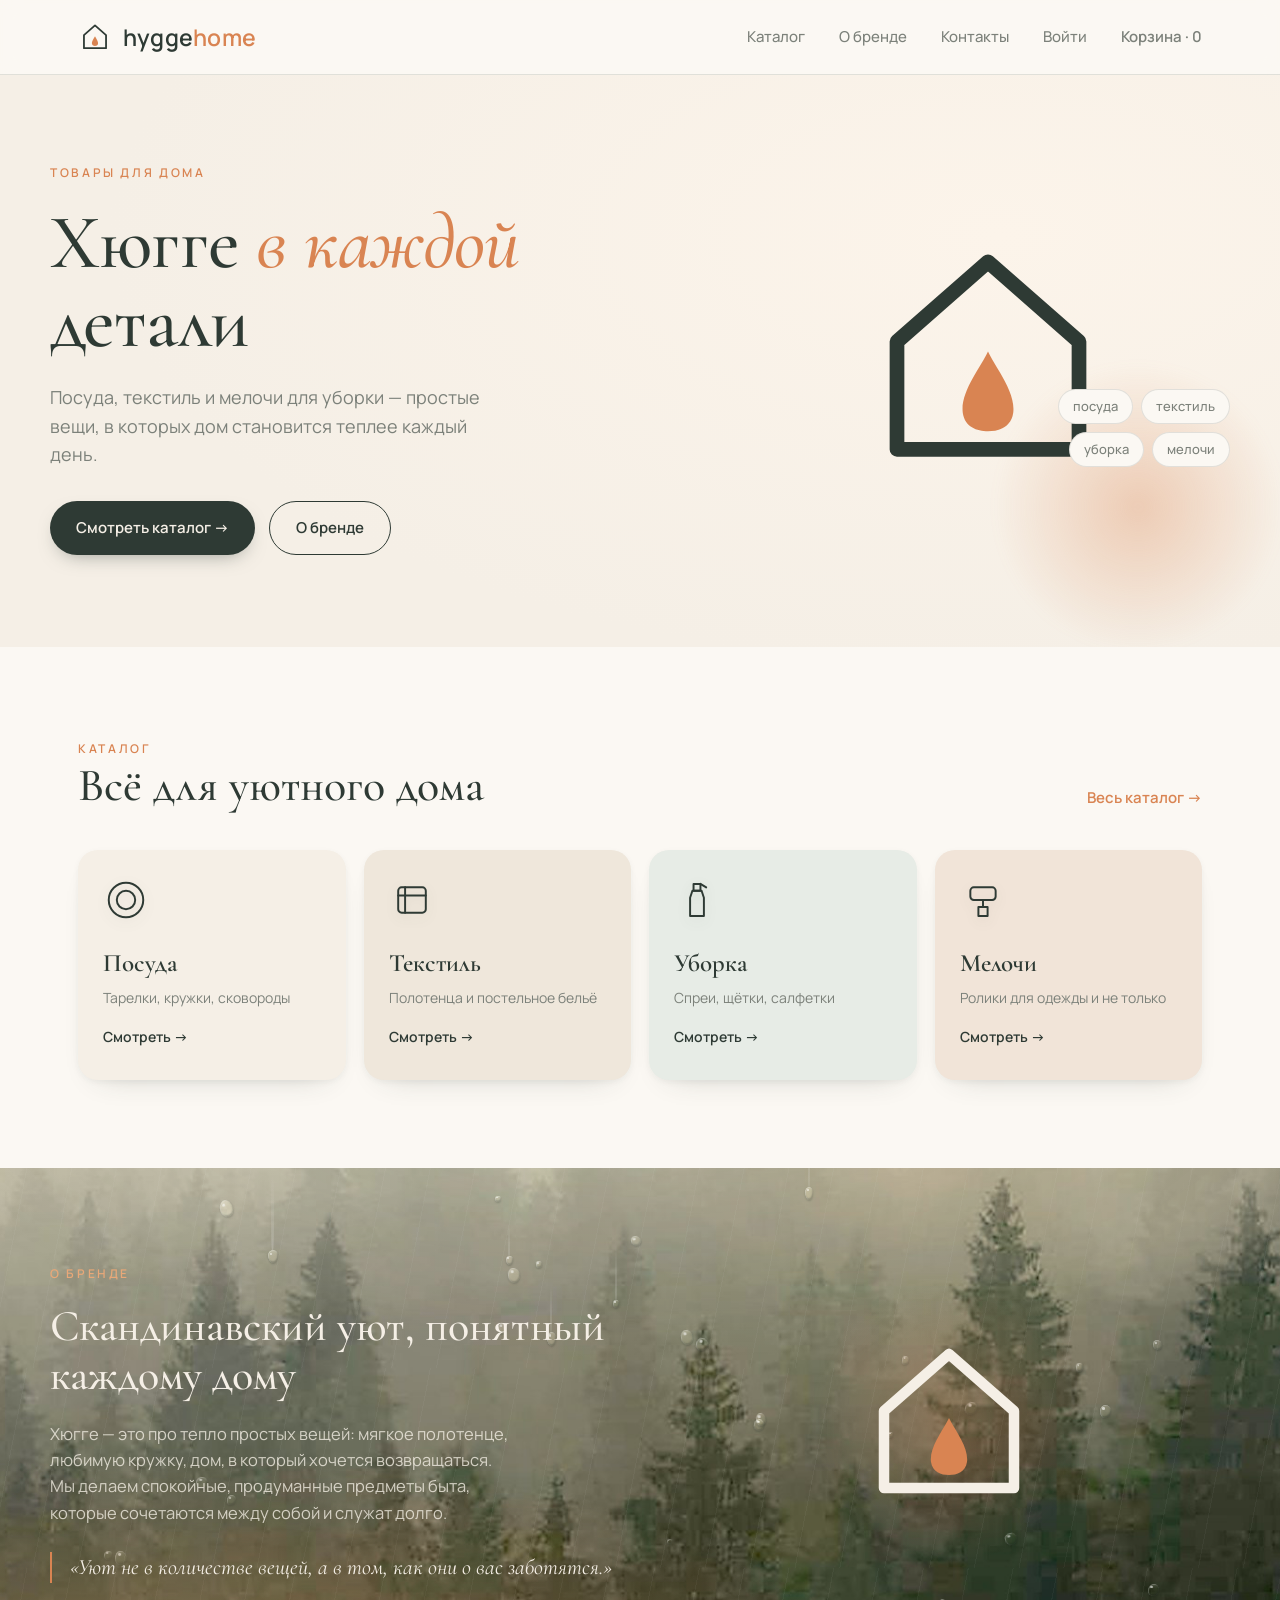
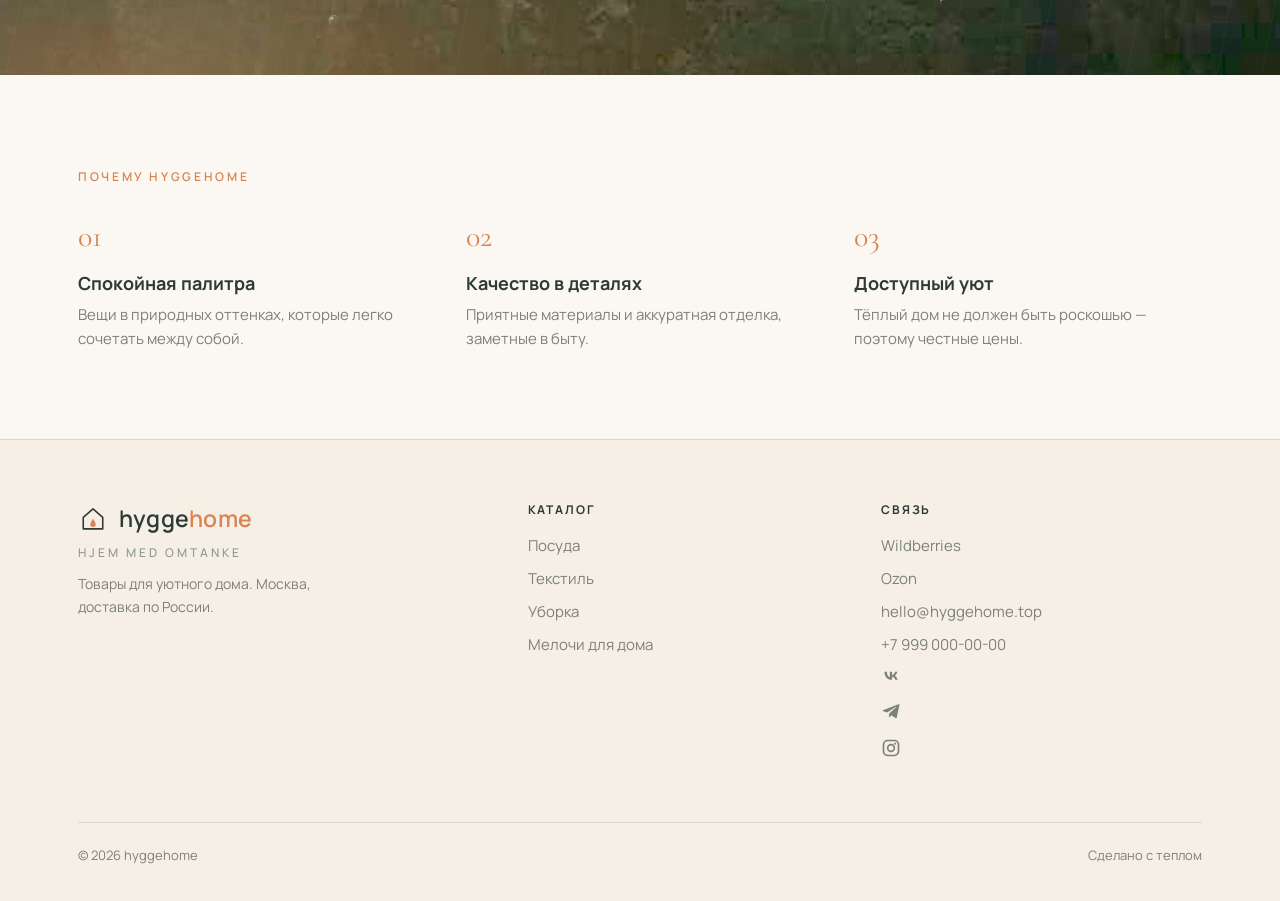
==== commit 945fa962: "Cohesive multi-page site: catalog, product, cart, account + shared store/css, SEO" ====
--- a/index.html
+++ b/index.html
@@ -4,17 +4,18 @@
 <meta charset="UTF-8">
 <meta name="viewport" content="width=device-width, initial-scale=1.0">
 <title>hyggehome — товары для дома</title>
+<link rel="icon" href="assets/img/favicon.svg" type="image/svg+xml">
 <meta name="description" content="Уютные товары для дома: посуда, полотенца и постельное бельё, средства для уборки, ролики для чистки одежды. Скандинавский стиль, доставка по России.">
-<link rel="canonical" href="https://hyggehome.ru/">
+<link rel="canonical" href="https://hyggehome.top/">
 <meta property="og:type" content="website">
 <meta property="og:site_name" content="hyggehome">
 <meta property="og:title" content="hyggehome — товары для уютного дома">
 <meta property="og:description" content="Уютные товары для дома: посуда, полотенца и постельное бельё, средства для уборки, ролики для чистки одежды. Скандинавский стиль, доставка по России.">
-<meta property="og:url" content="https://hyggehome.ru/">
-<meta property="og:image" content="https://hyggehome.ru/assets/img/og-cover.png">
+<meta property="og:url" content="https://hyggehome.top/">
+<meta property="og:image" content="https://hyggehome.top/assets/img/og-cover.png">
 <meta name="twitter:card" content="summary_large_image">
-<script type="application/ld+json">{"@context":"https://schema.org","@type":"Organization","name":"hyggehome","url":"https://hyggehome.ru/","logo":"https://hyggehome.ru/assets/img/logo-mark.svg","slogan":"Hjem med omtanke","sameAs":["https://vk.com/hyggehome","https://t.me/hyggehome","https://instagram.com/hyggehome"]}</script>
-<script type="application/ld+json">{"@context":"https://schema.org","@type":"WebSite","name":"hyggehome","url":"https://hyggehome.ru/","potentialAction":{"@type":"SearchAction","target":"https://hyggehome.ru/catalog.html?q={query}","query-input":"required name=query"}}</script>
+<script type="application/ld+json">{"@context":"https://schema.org","@type":"Organization","name":"hyggehome","url":"https://hyggehome.top/","logo":"https://hyggehome.top/assets/img/logo-mark.svg","slogan":"Hjem med omtanke","sameAs":["https://vk.com/hyggehome","https://t.me/hyggehome","https://instagram.com/hyggehome"]}</script>
+<script type="application/ld+json">{"@context":"https://schema.org","@type":"WebSite","name":"hyggehome","url":"https://hyggehome.top/","potentialAction":{"@type":"SearchAction","target":"https://hyggehome.top/catalog.html?q={query}","query-input":"required name=query"}}</script>
 
 <style>
 @import url('https://fonts.googleapis.com/css2?family=Cormorant+Garamond:ital,wght@0,400;0,500;0,600;1,400&family=Manrope:wght@300;400;500;600;700&display=swap');
@@ -374,10 +375,10 @@
       </div>
       <div class="fcol">
         <h5>Связь</h5>
-        <a href="#">Wildberries</a>
-        <a href="#">Ozon</a>
-        <a href="#">hello@hyggehome.ru</a>
-        <a href="#">+7 999 000-00-00</a>
+        <a class="mp-wb is-off" href="#" target="_blank" rel="noopener">Wildberries</a>
+        <a class="mp-ozon is-off" href="#" target="_blank" rel="noopener">Ozon</a>
+        <a class="contact-email" href="#">hello@hyggehome.top</a>
+        <a class="contact-phone" href="#">+7 999 000-00-00</a>
         <div class="socials"><a class="soc soc-vk" href="#" aria-label="ВКонтакте" target="_blank" rel="noopener"><svg viewBox="0 0 24 24" width="20" height="20" fill="currentColor"><path d="M12.8 16.5c-5.2 0-8.6-3.7-8.7-9.7h2.9c.1 4.4 2.1 6.2 3.6 6.6V6.8h2.7v3.9c1.5-.2 3-1.8 3.6-3.9h2.6c-.4 2.5-2 4.1-3.1 4.8 1.1.6 2.9 2 3.6 4.9h-2.9c-.5-1.8-1.9-3.2-3.8-3.5v3.5h-.3z"/></svg></a><a class="soc soc-tg" href="#" aria-label="Telegram" target="_blank" rel="noopener"><svg viewBox="0 0 24 24" width="20" height="20" fill="currentColor"><path d="M21.9 4.3l-3 14.2c-.2 1-.8 1.2-1.7.8l-4.6-3.4-2.2 2.1c-.2.2-.4.4-.9.4l.3-4.7L18.5 6c.4-.3-.1-.5-.6-.2L7.4 12.6l-4.6-1.4c-1-.3-1-1 .2-1.5l18-6.9c.8-.3 1.5.2 1.3 1.5z"/></svg></a><a class="soc soc-ig" href="#" aria-label="Instagram" target="_blank" rel="noopener"><svg viewBox="0 0 24 24" width="20" height="20" fill="none" stroke="currentColor" stroke-width="2"><rect x="3" y="3" width="18" height="18" rx="5"/><circle cx="12" cy="12" r="4"/><circle cx="17" cy="7" r="1.2" fill="currentColor" stroke="none"/></svg></a></div>
       </div>
     </div>
@@ -413,314 +414,6 @@
 </script>
 
 
-<script>
-/* ============================================================
-   hyggehome — глобальная конфигурация и точки интеграции.
-   Пустые поля = функция работает в демо-режиме (localStorage).
-   Заполненные apiBase/telegramBot = боевой режим (нужен бэкенд).
-   ============================================================ */
-window.HH_CONFIG = {
-  brand: "hyggehome",
-  apiBase: "",                 // напр. "https://api.hyggehome.ru" (бэкенд)
-  currency: "RUB",
-  locale: "ru-RU",
-
-  // Соцсети (ссылки в шапке и подвале)
-  social: {
-    vk:        "https://vk.com/hyggehome",
-    telegram:  "https://t.me/hyggehome",
-    instagram: "https://instagram.com/hyggehome"   // Instagram (Meta) ограничен в РФ
-  },
-
-  // Telegram-бот: имя без @ для виджета входа и уведомлений о заказах
-  telegramBot: "",             // напр. "hyggehome_bot"
-
-  // Программа лояльности: скидка по накопленной сумме покупок
-  loyalty: {
-    tiers: [
-      { key: "guest",  name: "Гость",    min: 0,     discount: 0 },
-      { key: "member", name: "Участник", min: 0,     discount: 5,  requiresAuth: true },
-      { key: "silver", name: "Серебро",  min: 10000, discount: 7,  requiresAuth: true },
-      { key: "gold",   name: "Золото",   min: 30000, discount: 10, requiresAuth: true }
-    ]
-  },
-
-  // Способы доставки. price — демо-оценка; реальный расчёт считает API службы.
-  delivery: {
-    freeFrom: 5000,
-    methods: [
-      { id: "courier", label: "Курьер по Москве",   price: 350, needsPvz: false },
-      { id: "cdek",    label: "СДЭК — пункт выдачи", price: 300, needsPvz: true, api: "https://api.cdek.ru" },
-      { id: "ozon",    label: "Ozon — пункт выдачи", price: 250, needsPvz: true },
-      { id: "wb",      label: "Wildberries — ПВЗ",   price: 250, needsPvz: true },
-      { id: "post",    label: "Почта России",        price: 400, needsPvz: false }
-    ]
-  },
-
-  paymentProvider: "yookassa"  // yookassa | cloudpayments | robokassa | tinkoff | sbp
-};
-
-/* ============================================================
-   hyggehome — демо-каталог.
-   В будущем эти данные отдаёт бэкенд (GET {apiBase}/products).
-   Сейчас — статический массив, чтобы витрина и поиск работали.
-   Поля: id, name, category, price, oldPrice (необяз.), tag (необяз.),
-   rating, desc.
-   ============================================================ */
-window.HH_CATEGORIES = {
-  kitchen:  { name: "Посуда",   slug: "kitchen",  desc: "Тарелки, кружки, сковороды",
-              subs: ["Тарелки", "Кружки", "Сковороды", "Приборы", "Хранение"] },
-  textile:  { name: "Текстиль", slug: "textile",  desc: "Полотенца и постельное бельё",
-              subs: ["Полотенца", "Постельное бельё", "Пледы", "Декор"] },
-  cleaning: { name: "Уборка",   slug: "cleaning", desc: "Спреи, щётки, салфетки",
-              subs: ["Средства", "Микрофибра", "Щётки"] },
-  misc:     { name: "Мелочи",   slug: "misc",     desc: "Ролики для одежды и не только",
-              subs: ["Ролики", "Свечи", "Хранение", "Крючки"] }
-};
-
-window.HH_PRODUCTS = [
-  { id: "k01", name: "Керамическая тарелка «Туман»", category: "kitchen", sub: "Тарелки", price: 690, tag: "hit", rating: 4.8,
-    desc: "Матовая тарелка из керамики, 26 см. Спокойный серо-зелёный оттенок, приятная на ощупь глазурь." },
-  { id: "k02", name: "Кружка «Утро» 350 мл", category: "kitchen", sub: "Кружки", price: 520, oldPrice: 690, tag: "sale", rating: 4.9,
-    desc: "Толстостенная кружка, дольше держит тепло. Удобная ручка, подходит для посудомоечной машины." },
-  { id: "k03", name: "Сковорода с гранитным покрытием 24 см", category: "kitchen", sub: "Сковороды", price: 2390, rating: 4.6,
-    desc: "Антипригарное покрытие, индукционное дно. Готовит с минимумом масла." },
-  { id: "k04", name: "Набор столовых приборов, 24 предмета", category: "kitchen", sub: "Приборы", price: 1890, tag: "new", rating: 4.7,
-    desc: "Нержавеющая сталь, матовая полировка. На 6 персон, в подарочной коробке." },
-  { id: "k05", name: "Стеклянная банка для хранения 1 л", category: "kitchen", sub: "Хранение", price: 340, rating: 4.5,
-    desc: "Герметичная крышка с зажимом. Для круп, кофе и специй." },
-  { id: "k06", name: "Деревянная разделочная доска", category: "kitchen", sub: "Хранение", price: 790, rating: 4.8,
-    desc: "Бук, промаслена. С отверстием для подвеса и желобком для сока." },
-
-  { id: "t01", name: "Полотенце махровое 50×90", category: "textile", sub: "Полотенца", price: 450, tag: "hit", rating: 4.9,
-    desc: "Хлопок 500 г/м², отлично впитывает и долго служит. Цвет «тёплый песок»." },
-  { id: "t02", name: "Набор полотенец, 3 шт.", category: "textile", sub: "Полотенца", price: 1190, oldPrice: 1490, tag: "sale", rating: 4.8,
-    desc: "Три размера в одной гамме. Мягкие после первой стирки, не линяют." },
-  { id: "t03", name: "Постельное бельё, 1.5-спальное", category: "textile", sub: "Постельное бельё", price: 2290, rating: 4.7,
-    desc: "Сатин-люкс, плотное плетение. Приятно прохладное летом, уютное зимой." },
-  { id: "t04", name: "Плед-покрывало 150×200", category: "textile", sub: "Пледы", price: 1690, tag: "new", rating: 4.9,
-    desc: "Мягкий флис с эффектом «травки». Тёплый и лёгкий, не электризуется." },
-  { id: "t05", name: "Наволочка декоративная 45×45", category: "textile", sub: "Декор", price: 390, rating: 4.6,
-    desc: "Фактурная ткань в природной палитре. Скрытая молния, чехол снимается." },
-  { id: "t06", name: "Кухонное полотенце, набор 2 шт.", category: "textile", sub: "Полотенца", price: 320, rating: 4.5,
-    desc: "Вафельный хлопок, быстро сохнет. С петелькой для подвеса." },
-
-  { id: "c01", name: "Спрей для кухни, эко-формула 500 мл", category: "cleaning", sub: "Средства", price: 290, tag: "hit", rating: 4.7,
-    desc: "Растворяет жир без едкого запаха. Биоразлагаемый состав, безопасен для поверхностей." },
-  { id: "c02", name: "Набор микрофибры, 5 шт.", category: "cleaning", sub: "Микрофибра", price: 380, rating: 4.8,
-    desc: "Разные цвета для разных зон. Не оставляют разводов и ворса." },
-  { id: "c03", name: "Щётка для посуды с дозатором", category: "cleaning", sub: "Щётки", price: 420, tag: "new", rating: 4.6,
-    desc: "Сменная насадка, мыло подаётся нажатием. Удобно лежит в руке." },
-  { id: "c04", name: "Средство для пола, концентрат 1 л", category: "cleaning", sub: "Средства", price: 340, rating: 4.5,
-    desc: "Экономичный концентрат, мягкий аромат. Подходит для ламината и плитки." },
-
-  { id: "m01", name: "Ролик для чистки одежды + 2 сменных блока", category: "misc", sub: "Ролики", price: 350, tag: "hit", rating: 4.9,
-    desc: "Сильная клейкая лента, удобная ручка. Снимает шерсть, ворс и пыль за пару движений." },
-  { id: "m02", name: "Сменные блоки для ролика, 3 шт.", category: "misc", sub: "Ролики", price: 290, rating: 4.7,
-    desc: "Совместимы со стандартными роликами. 60 слоёв в каждом блоке." },
-  { id: "m03", name: "Органайзер для мелочей, 6 секций", category: "misc", sub: "Хранение", price: 540, tag: "new", rating: 4.6,
-    desc: "Складной, из плотного фетра. Для ящика комода или шкафа." },
-  { id: "m04", name: "Набор крючков самоклеящихся, 6 шт.", category: "misc", sub: "Крючки", price: 240, rating: 4.5,
-    desc: "Держат до 3 кг, не портят стену. Для кухни, ванной и прихожей." },
-  { id: "m05", name: "Свеча ароматическая «Хвоя»", category: "misc", sub: "Свечи", price: 590, tag: "hit", rating: 4.9,
-    desc: "Соевый воск, 40 часов горения. Тёплый лесной аромат — настроение hygge." },
-  { id: "m06", name: "Плетёная корзина для хранения", category: "misc", sub: "Хранение", price: 890, rating: 4.7,
-    desc: "Натуральные волокна, держит форму. Для пледов, игрушек или белья." }
-];
-
-/* ============================================================
-   hyggehome — общий слой: корзина, пользователи, лояльность,
-   доставка, заказы. Демо-хранилище — localStorage.
-   Боевой режим: методы переключаются на запросы к config.apiBase
-   (точки помечены "ИНТЕГРАЦИЯ").
-   ============================================================ */
-(function () {
-  var cfg = window.HH_CONFIG || {};
-  var fmt = new Intl.NumberFormat(cfg.locale || "ru-RU");
-  var K = {
-    cart: "hh_cart_v1", users: "hh_users_v1",
-    session: "hh_session_v1", orders: "hh_orders_v1"
-  };
-
-  function read(k, def) { try { return JSON.parse(localStorage.getItem(k)) || def; } catch (e) { return def; } }
-  function write(k, v) { try { localStorage.setItem(k, JSON.stringify(v)); } catch (e) {} }
-
-  function getProducts() { return window.HH_PRODUCTS || []; }
-  function findProduct(id) { return getProducts().find(function (p) { return p.id === id; }); }
-  function price(v) { return fmt.format(Math.round(v)) + " \u20BD"; }
-
-  /* ---------- корзина ---------- */
-  function readCart() { return read(K.cart, []); }
-  function writeCart(items) { write(K.cart, items); sync(); }
-  function addToCart(id, qty) {
-    qty = qty || 1; var items = readCart();
-    var r = items.find(function (i) { return i.id === id; });
-    if (r) r.qty += qty; else items.push({ id: id, qty: qty });
-    writeCart(items);
-  }
-  function setQty(id, qty) {
-    var items = readCart(); var r = items.find(function (i) { return i.id === id; });
-    if (!r) return; r.qty = Math.max(1, qty); writeCart(items);
-  }
-  function removeFromCart(id) { writeCart(readCart().filter(function (i) { return i.id !== id; })); }
-  function clearCart() { writeCart([]); }
-  function cartCount() { return readCart().reduce(function (n, i) { return n + i.qty; }, 0); }
-  function cartLines() {
-    return readCart().map(function (i) {
-      var p = findProduct(i.id); return p ? { product: p, qty: i.qty, sum: p.price * i.qty } : null;
-    }).filter(Boolean);
-  }
-  function cartSubtotal() { return cartLines().reduce(function (s, l) { return s + l.sum; }, 0); }
-
-  /* ---------- пользователи (демо) ---------- */
-  /* ВНИМАНИЕ: демо-хранение в localStorage небезопасно. В бою — бэкенд,
-     хеширование паролей, сессии/JWT. См. README, раздел «Регистрация». */
-  function users() { return read(K.users, {}); }
-  function saveUsers(u) { write(K.users, u); }
-  function currentUser() {
-    var id = localStorage.getItem(K.session); if (!id) return null;
-    return users()[id] || null;
-  }
-  function register(data) {
-    var u = users(); var id = (data.contact || "").trim().toLowerCase();
-    if (!id || !data.password) throw new Error("Укажите контакт и пароль");
-    if (u[id]) throw new Error("Пользователь уже зарегистрирован");
-    u[id] = { id: id, name: data.name || "", contact: id, password: data.password, lifetime: 0, via: "form", createdAt: Date.now() };
-    saveUsers(u); localStorage.setItem(K.session, id); sync(); return u[id];
-    /* ИНТЕГРАЦИЯ: POST {apiBase}/auth/register */
-  }
-  function login(contact, password) {
-    var u = users(); var id = (contact || "").trim().toLowerCase();
-    if (!u[id] || u[id].password !== password) throw new Error("Неверный контакт или пароль");
-    localStorage.setItem(K.session, id); sync(); return u[id];
-    /* ИНТЕГРАЦИЯ: POST {apiBase}/auth/login */
-  }
-  function loginTelegram(tg) {
-    // tg = { id, first_name, username } из Telegram Login Widget
-    var u = users(); var id = "tg:" + tg.id;
-    if (!u[id]) u[id] = { id: id, name: tg.first_name || tg.username || "Гость", contact: id, lifetime: 0, via: "telegram", createdAt: Date.now() };
-    saveUsers(u); localStorage.setItem(K.session, id); sync(); return u[id];
-    /* ИНТЕГРАЦИЯ: проверка подписи Telegram на бэкенде, затем сессия */
-  }
-  function logout() { localStorage.removeItem(K.session); sync(); }
-  function updateUser(patch) {
-    var cu = currentUser(); if (!cu) return; var u = users();
-    Object.assign(u[cu.id], patch); saveUsers(u); sync();
-  }
-
-  /* ---------- лояльность ---------- */
-  function tiers() { return (cfg.loyalty && cfg.loyalty.tiers) || [{ key: "guest", name: "Гость", min: 0, discount: 0 }]; }
-  function currentTier() {
-    var cu = currentUser(); var auth = !!cu; var lifetime = cu ? (cu.lifetime || 0) : 0;
-    var best = tiers()[0];
-    tiers().forEach(function (t) {
-      var okAuth = t.requiresAuth ? auth : true;
-      if (okAuth && lifetime >= t.min && t.discount >= best.discount) best = t;
-    });
-    return best;
-  }
-  function nextTier() {
-    var cu = currentUser(); var lifetime = cu ? (cu.lifetime || 0) : 0;
-    var above = tiers().filter(function (t) { return t.min > lifetime; }).sort(function (a, b) { return a.min - b.min; });
-    return above[0] || null;
-  }
-  function discountPercent() { return currentTier().discount || 0; }
-  function cartDiscount() { return Math.round(cartSubtotal() * discountPercent() / 100); }
-
-  /* ---------- доставка ---------- */
-  function deliveryMethods() { return (cfg.delivery && cfg.delivery.methods) || []; }
-  function deliveryMethod(id) { return deliveryMethods().find(function (m) { return m.id === id; }) || deliveryMethods()[0]; }
-  function deliveryCost(id, payable) {
-    var m = deliveryMethod(id); if (!m) return 0;
-    var free = cfg.delivery && cfg.delivery.freeFrom;
-    if (free && payable >= free) return 0;
-    return m.price || 0;
-    /* ИНТЕГРАЦИЯ: реальный тариф — API службы (СДЭК/Ozon/WB) через бэкенд */
-  }
-  function cartTotal(deliveryId) {
-    var payable = cartSubtotal() - cartDiscount();
-    return payable + deliveryCost(deliveryId, payable);
-  }
-
-  /* ---------- заказы (демо) ---------- */
-  function listOrders() {
-    var cu = currentUser(); if (!cu) return [];
-    return (read(K.orders, {})[cu.id]) || [];
-  }
-  function addOrder(order) {
-    var cu = currentUser();
-    var all = read(K.orders, {});
-    var key = cu ? cu.id : "guest";
-    order.id = "HH-" + Date.now().toString().slice(-6);
-    order.date = Date.now();
-    (all[key] = all[key] || []).unshift(order);
-    write(K.orders, all);
-    if (cu) updateUser({ lifetime: (cu.lifetime || 0) + (order.paid || 0) });
-    sync();
-    return order;
-    /* ИНТЕГРАЦИЯ: POST {apiBase}/orders -> { paymentUrl } -> redirect */
-  }
-
-  /* ---------- превью товара (без фото) ---------- */
-  var ICONS = {
-    kitchen:  '<circle cx="32" cy="32" r="18" fill="none" stroke="currentColor" stroke-width="2.4"/><circle cx="32" cy="32" r="9" fill="none" stroke="currentColor" stroke-width="2.4"/>',
-    textile:  '<rect x="14" y="16" width="36" height="32" rx="4" fill="none" stroke="currentColor" stroke-width="2.4"/><path d="M14 26h36M23 16v32" stroke="currentColor" stroke-width="2.4"/>',
-    cleaning: '<path d="M27 12h10v9H27z" fill="none" stroke="currentColor" stroke-width="2.4"/><path d="M25 21h14l3 9v22H22V30z" fill="none" stroke="currentColor" stroke-width="2.4"/>',
-    misc:     '<rect x="15" y="15" width="34" height="17" rx="4" fill="none" stroke="currentColor" stroke-width="2.4"/><path d="M32 32v9" stroke="currentColor" stroke-width="2.4"/><path d="M26 41h12v12H26z" fill="none" stroke="currentColor" stroke-width="2.4"/>'
-  };
-  var BG = { kitchen: ["#EFE7DB", "#E3D8C6"], textile: ["#E7ECE6", "#D7E0D6"], cleaning: ["#E5EAE6", "#D6E1DA"], misc: ["#F1E4D8", "#E8D3BF"] };
-  function thumb(p, big) {
-    var bg = BG[p.category] || BG.misc, ic = ICONS[p.category] || ICONS.misc, s = big ? 120 : 64;
-    return '<div class="thumb" style="background:linear-gradient(135deg,' + bg[0] + ',' + bg[1] + ')">' +
-      '<svg viewBox="0 0 64 64" width="' + s + '" height="' + s + '" style="color:#2E3A34;opacity:.55">' + ic + '</svg></div>';
-  }
-  function tagLabel(t) { return t === "hit" ? "хит" : t === "new" ? "новинка" : t === "sale" ? "скидка" : ""; }
-
-  function toast(msg) {
-    var el = document.createElement("div"); el.className = "hh-toast"; el.textContent = msg;
-    document.body.appendChild(el); requestAnimationFrame(function () { el.classList.add("in"); });
-    setTimeout(function () { el.classList.remove("in"); setTimeout(function () { el.remove(); }, 300); }, 1900);
-  }
-
-  /* ---------- синхронизация UI ---------- */
-  function sync() {
-    var n = cartCount();
-    document.querySelectorAll(".cart-count").forEach(function (el) { el.textContent = n; });
-    var cu = currentUser();
-    document.querySelectorAll(".account-name").forEach(function (el) { el.textContent = cu ? (cu.name || "Кабинет") : "Войти"; });
-    if (cfg.social) {
-      var map = { ".soc-vk": cfg.social.vk, ".soc-tg": cfg.social.telegram, ".soc-ig": cfg.social.instagram };
-      Object.keys(map).forEach(function (sel) {
-        if (map[sel]) document.querySelectorAll(sel).forEach(function (a) { a.href = map[sel]; });
-      });
-    }
-    document.dispatchEvent(new CustomEvent("hh:changed"));
-  }
-
-  window.HH = {
-    config: cfg, categories: window.HH_CATEGORIES,
-    getProducts: getProducts, findProduct: findProduct, price: price,
-    addToCart: addToCart, setQty: setQty, removeFromCart: removeFromCart, clearCart: clearCart,
-    cartCount: cartCount, cartLines: cartLines, cartSubtotal: cartSubtotal,
-    cartDiscount: cartDiscount, cartTotal: cartTotal,
-    auth: { register: register, login: login, loginTelegram: loginTelegram, logout: logout, currentUser: currentUser, updateUser: updateUser },
-    loyalty: { tiers: tiers, currentTier: currentTier, nextTier: nextTier, discountPercent: discountPercent },
-    deliveryMethods: deliveryMethods, deliveryMethod: deliveryMethod, deliveryCost: deliveryCost,
-    addOrder: addOrder, listOrders: listOrders,
-    thumb: thumb, tagLabel: tagLabel, toast: toast, sync: sync
-  };
-
-  document.addEventListener("DOMContentLoaded", function () {
-    sync();
-    document.body.addEventListener("click", function (e) {
-      var add = e.target.closest("[data-add]"); if (add) { e.preventDefault(); var p = findProduct(add.getAttribute("data-add")); addToCart(add.getAttribute("data-add"), 1); toast(p ? "Добавлено: " + p.name : "Добавлено"); }
-      var lo = e.target.closest("[data-logout]"); if (lo) { e.preventDefault(); logout(); location.href = "account.html"; }
-    });
-  });
-  window.addEventListener("storage", function (e) { if (e.key && e.key.indexOf("hh_") === 0) sync(); });
-})();
-
-
-</script>
+<script src="assets/js/store.js"></script>
 </body>
 </html>
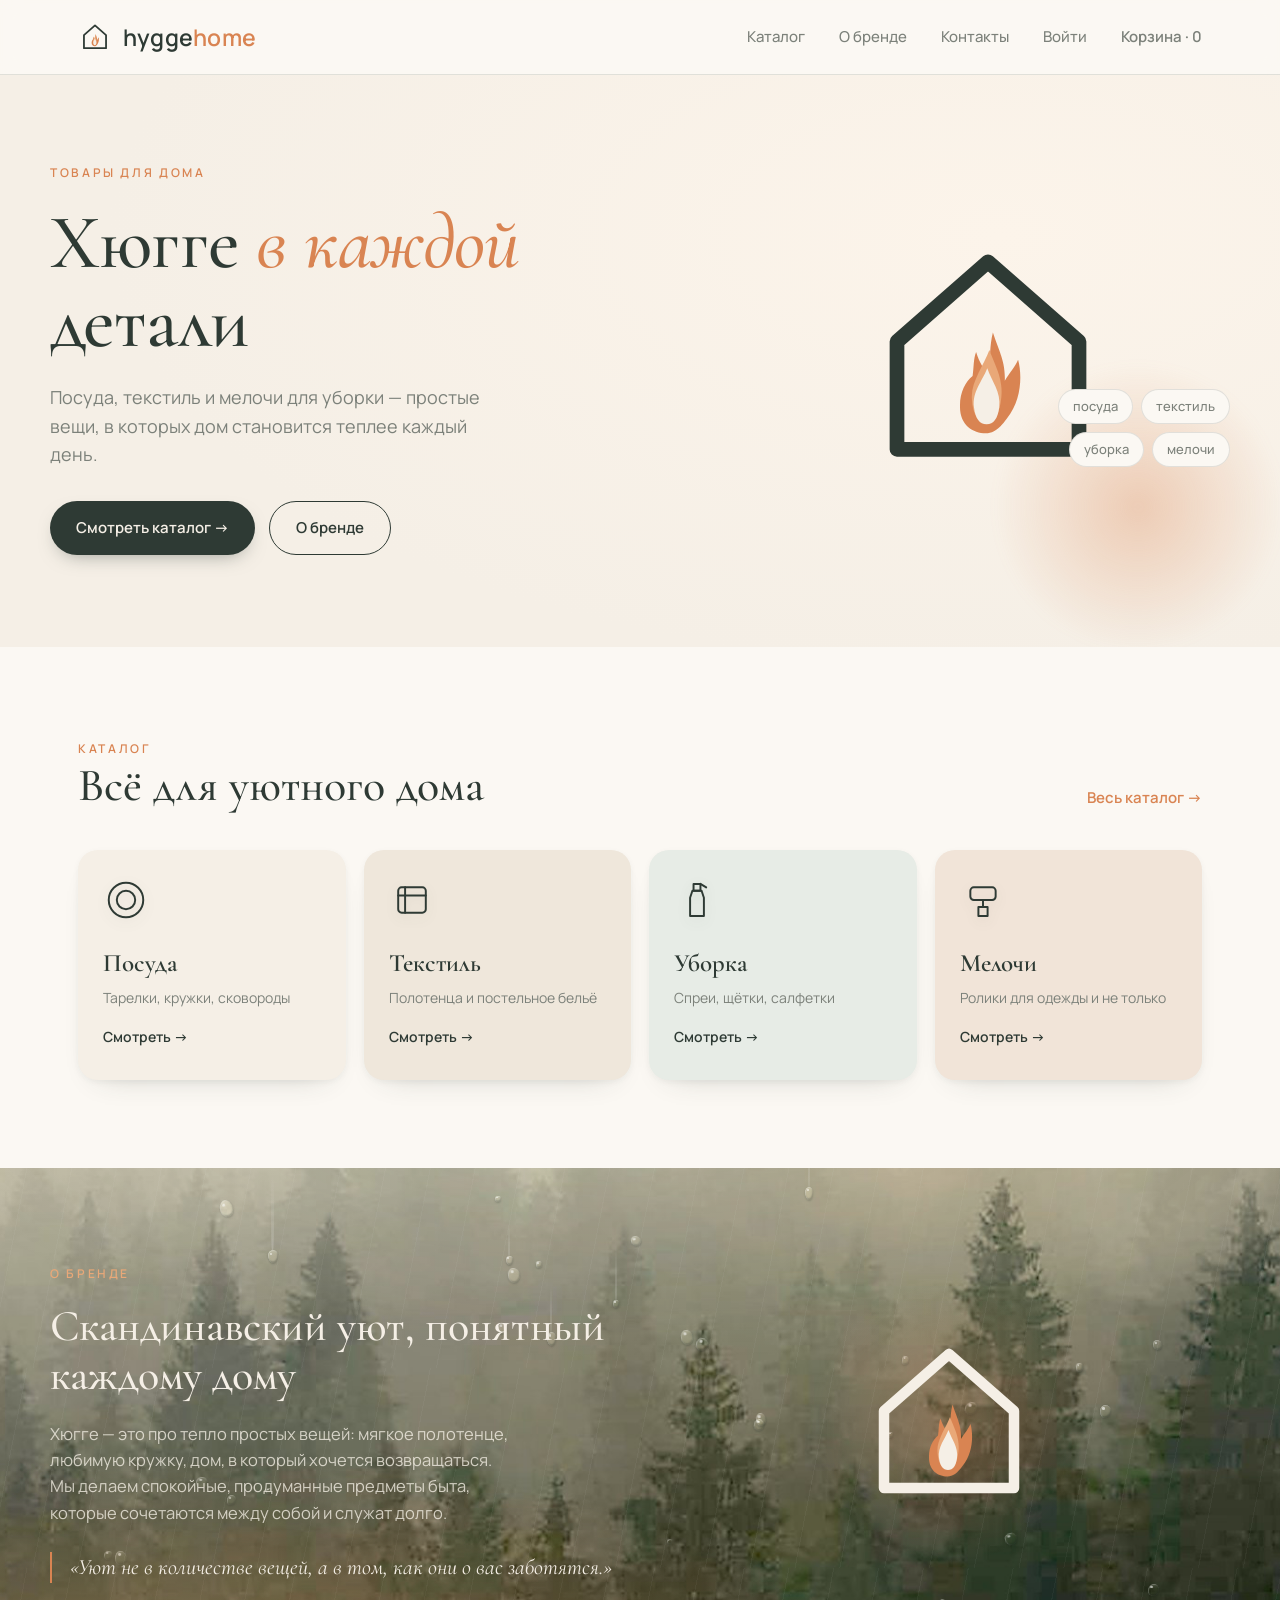
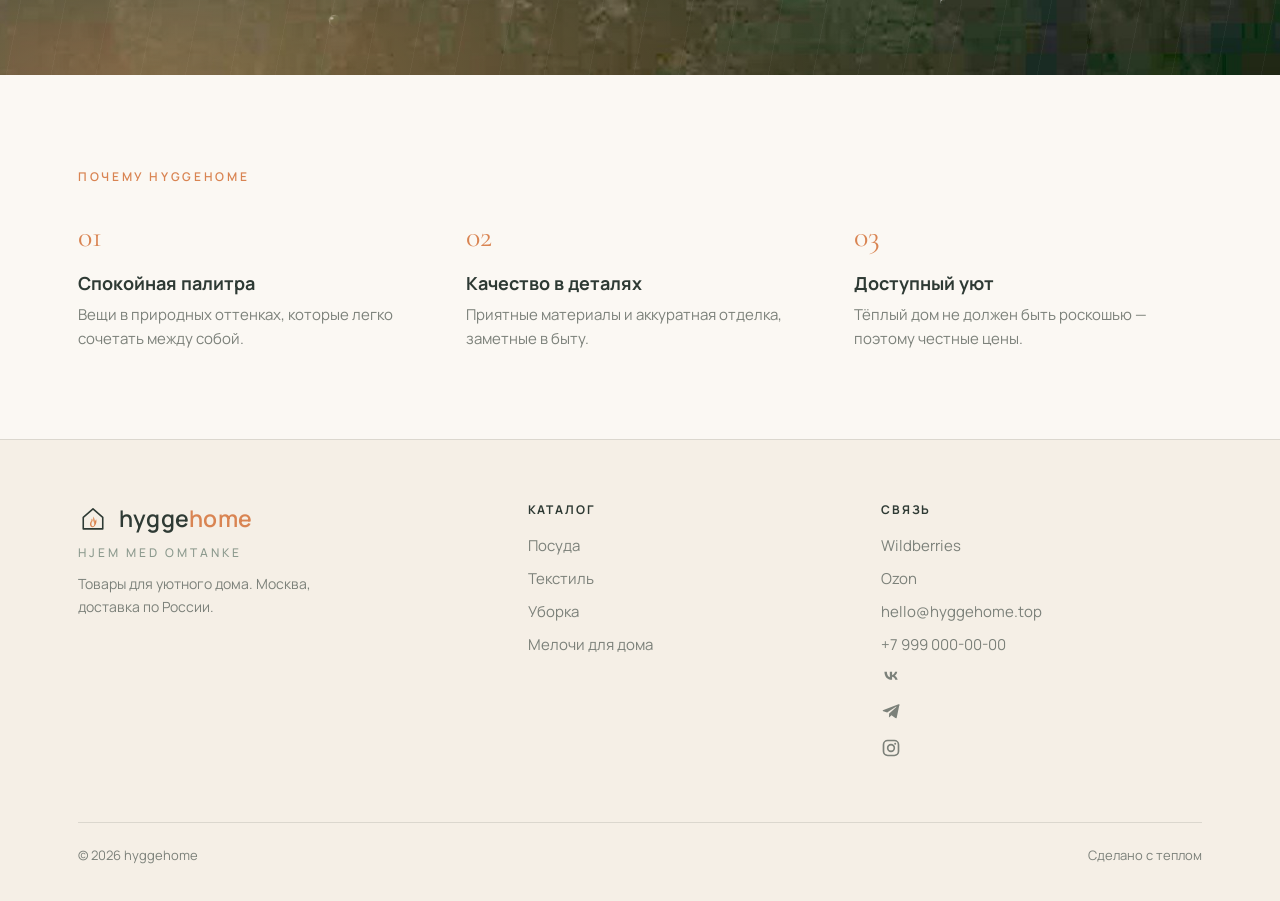
==== commit bc377a06: "Logo: new flame (variant C — terracotta + cream), site-wide + SVG assets + dark favicon" ====
--- a/index.html
+++ b/index.html
@@ -193,7 +193,7 @@
     <a href="#" class="brand" aria-label="hyggehome">
       <svg class="mark" width="34" height="34" viewBox="0 0 400 400">
         <path class="house" d="M200 64 L330 178 L330 332 L70 332 L70 178 Z"/>
-        <path class="flame" d="M200 192 C210 214 240 250 236 280 C233 300 216 306 200 306 C184 306 167 300 164 280 C160 250 190 214 200 192 Z"/>
+        <path fill="#D98452" d="M207 165 C215 190 225 206 224 234 C231 222 239 214 243 204 C249 226 248 262 227 288 C217 302 207 309 197 309 C178 309 159 297 160 269 C160 250 168 235 178 227 C180 214 179 203 183 193 C188 209 194 218 200 222 C204 200 202 184 207 165 Z"/><path fill="#E9A878" d="M202 190 C209 210 222 230 219 258 C217 280 209 294 198 294 C186 294 178 282 177 260 C175 236 194 212 202 190 Z"/><path fill="#F5EFE6" d="M199 216 C205 234 219 250 216 272 C214 288 208 296 198 296 C188 296 182 288 180 272 C177 250 192 234 199 216 Z"/>
       </svg>
       <span class="word"><b>hygge</b><span class="h2">home</span></span>
     </a>
@@ -223,7 +223,7 @@
       <div class="glow"></div>
       <svg class="mark" viewBox="0 0 400 400">
         <path class="house" d="M200 64 L330 178 L330 332 L70 332 L70 178 Z"/>
-        <path class="flame" d="M200 192 C210 214 240 250 236 280 C233 300 216 306 200 306 C184 306 167 300 164 280 C160 250 190 214 200 192 Z"/>
+        <path fill="#D98452" d="M207 165 C215 190 225 206 224 234 C231 222 239 214 243 204 C249 226 248 262 227 288 C217 302 207 309 197 309 C178 309 159 297 160 269 C160 250 168 235 178 227 C180 214 179 203 183 193 C188 209 194 218 200 222 C204 200 202 184 207 165 Z"/><path fill="#E9A878" d="M202 190 C209 210 222 230 219 258 C217 280 209 294 198 294 C186 294 178 282 177 260 C175 236 194 212 202 190 Z"/><path fill="#F5EFE6" d="M199 216 C205 234 219 250 216 272 C214 288 208 296 198 296 C188 296 182 288 180 272 C177 250 192 234 199 216 Z"/>
       </svg>
       <div class="hero-tags">
         <span class="tag">посуда</span>
@@ -333,7 +333,7 @@
     <div class="bb-art">
       <svg class="mark" viewBox="0 0 400 400">
         <path class="house" d="M200 64 L330 178 L330 332 L70 332 L70 178 Z"/>
-        <path class="flame" d="M200 192 C210 214 240 250 236 280 C233 300 216 306 200 306 C184 306 167 300 164 280 C160 250 190 214 200 192 Z"/>
+        <path fill="#D98452" d="M207 165 C215 190 225 206 224 234 C231 222 239 214 243 204 C249 226 248 262 227 288 C217 302 207 309 197 309 C178 309 159 297 160 269 C160 250 168 235 178 227 C180 214 179 203 183 193 C188 209 194 218 200 222 C204 200 202 184 207 165 Z"/><path fill="#E9A878" d="M202 190 C209 210 222 230 219 258 C217 280 209 294 198 294 C186 294 178 282 177 260 C175 236 194 212 202 190 Z"/><path fill="#F5EFE6" d="M199 216 C205 234 219 250 216 272 C214 288 208 296 198 296 C188 296 182 288 180 272 C177 250 192 234 199 216 Z"/>
       </svg>
     </div>
   </div>
@@ -359,7 +359,7 @@
         <a href="#" class="brand">
           <svg class="mark" width="30" height="30" viewBox="0 0 400 400">
             <path class="house" d="M200 64 L330 178 L330 332 L70 332 L70 178 Z"/>
-            <path class="flame" d="M200 192 C210 214 240 250 236 280 C233 300 216 306 200 306 C184 306 167 300 164 280 C160 250 190 214 200 192 Z"/>
+            <path fill="#D98452" d="M207 165 C215 190 225 206 224 234 C231 222 239 214 243 204 C249 226 248 262 227 288 C217 302 207 309 197 309 C178 309 159 297 160 269 C160 250 168 235 178 227 C180 214 179 203 183 193 C188 209 194 218 200 222 C204 200 202 184 207 165 Z"/><path fill="#E9A878" d="M202 190 C209 210 222 230 219 258 C217 280 209 294 198 294 C186 294 178 282 177 260 C175 236 194 212 202 190 Z"/><path fill="#F5EFE6" d="M199 216 C205 234 219 250 216 272 C214 288 208 296 198 296 C188 296 182 288 180 272 C177 250 192 234 199 216 Z"/>
           </svg>
           <span class="word"><b>hygge</b><span class="h2">home</span></span>
         </a>
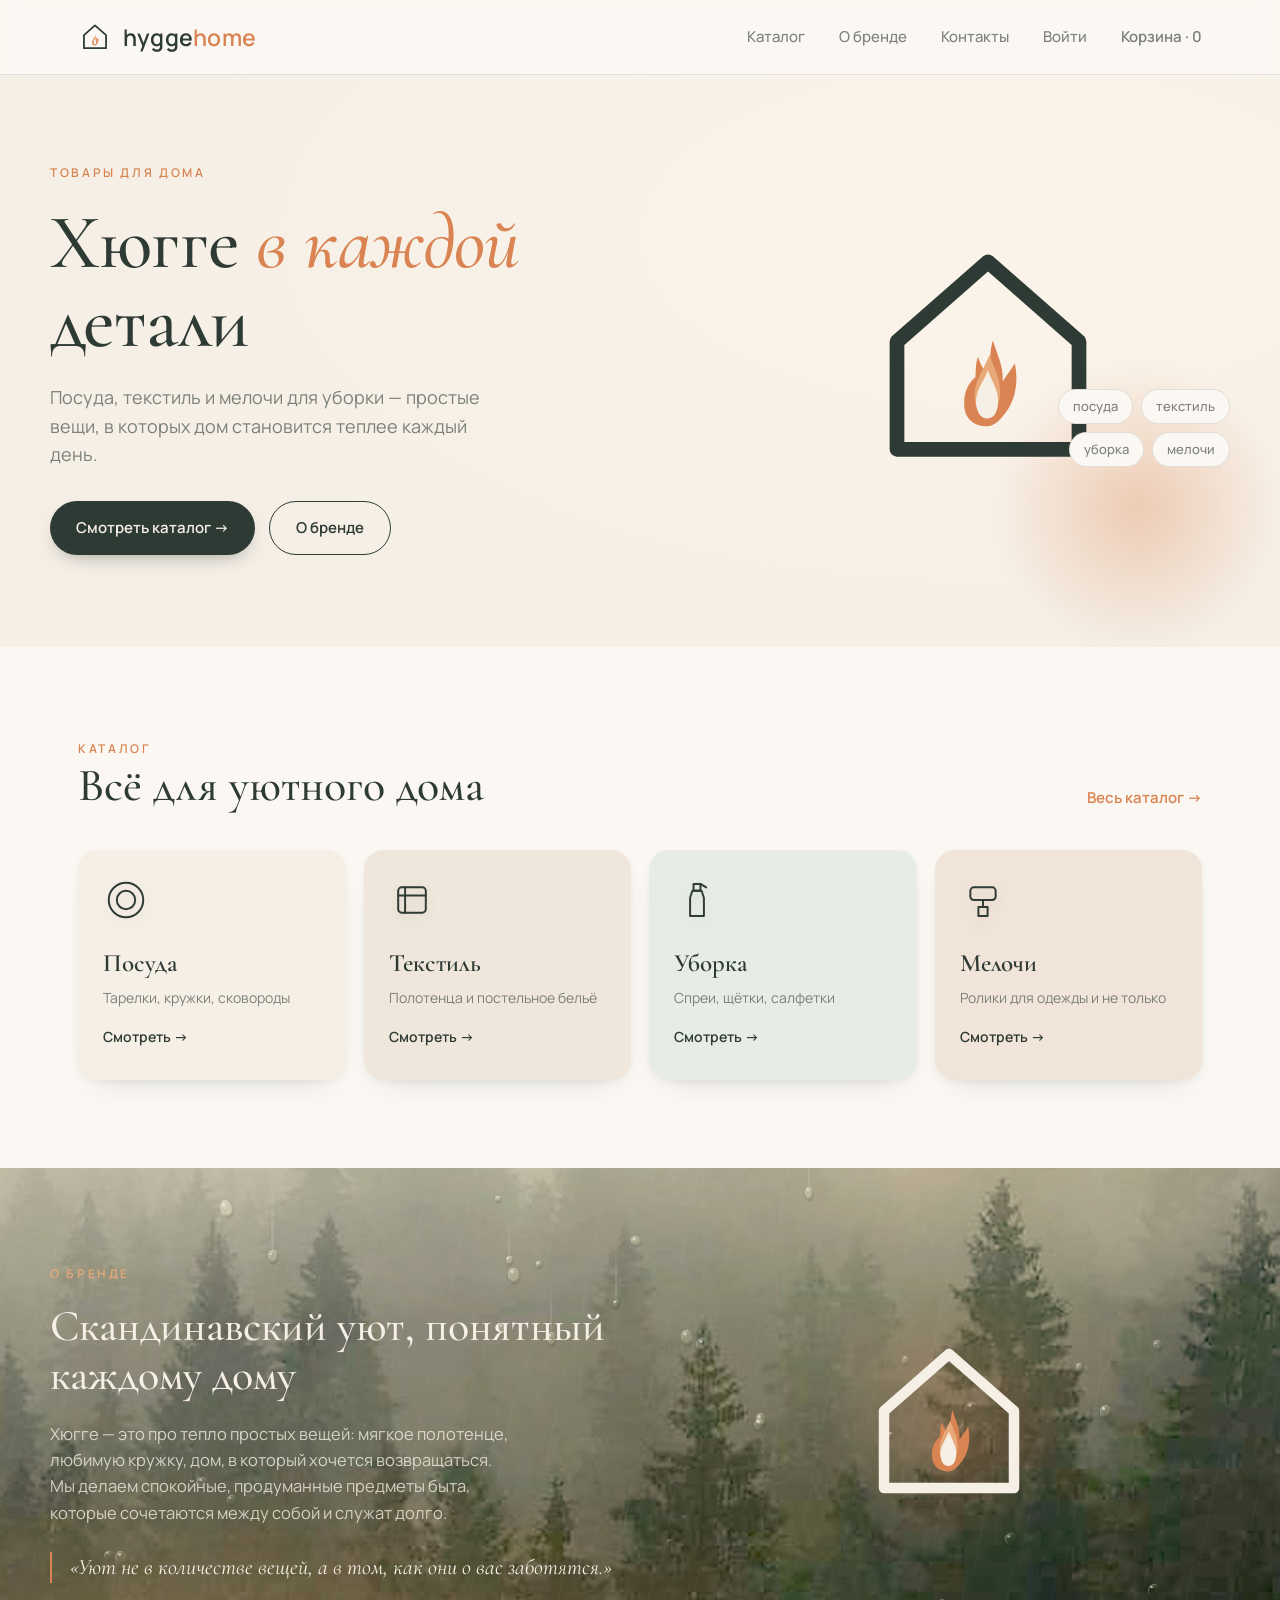
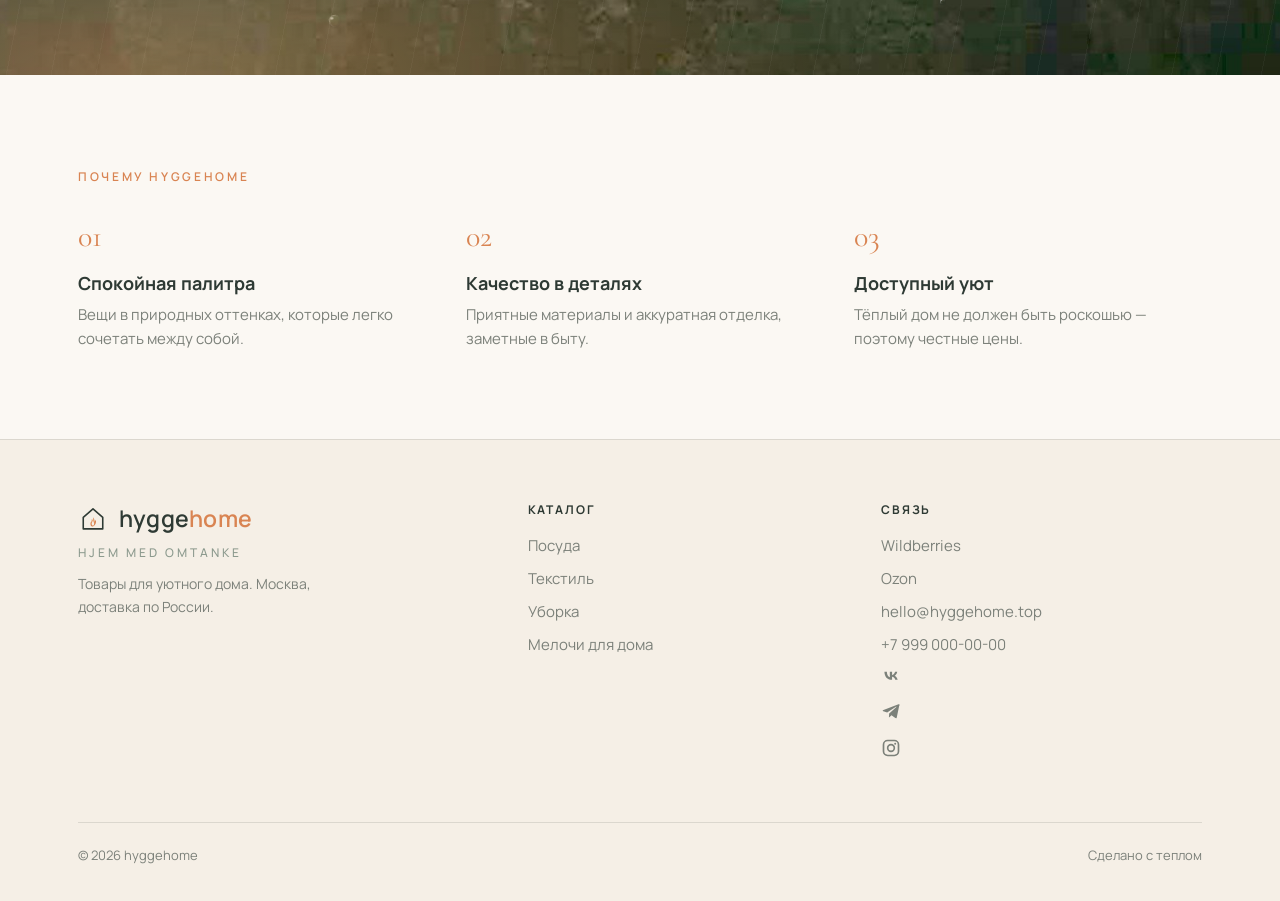
==== commit 61df3e9c: "Logo: smaller flame inside the house (86%), site-wide + SVG assets" ====
--- a/index.html
+++ b/index.html
@@ -193,7 +193,7 @@
     <a href="#" class="brand" aria-label="hyggehome">
       <svg class="mark" width="34" height="34" viewBox="0 0 400 400">
         <path class="house" d="M200 64 L330 178 L330 332 L70 332 L70 178 Z"/>
-        <path fill="#D98452" d="M207 165 C215 190 225 206 224 234 C231 222 239 214 243 204 C249 226 248 262 227 288 C217 302 207 309 197 309 C178 309 159 297 160 269 C160 250 168 235 178 227 C180 214 179 203 183 193 C188 209 194 218 200 222 C204 200 202 184 207 165 Z"/><path fill="#E9A878" d="M202 190 C209 210 222 230 219 258 C217 280 209 294 198 294 C186 294 178 282 177 260 C175 236 194 212 202 190 Z"/><path fill="#F5EFE6" d="M199 216 C205 234 219 250 216 272 C214 288 208 296 198 296 C188 296 182 288 180 272 C177 250 192 234 199 216 Z"/>
+        <path fill="#D98452" d="M 207 176 C 213 197 222 211 221 235 C 227 225 234 218 238 209 C 243 228 242 259 224 281 C 215 293 207 299 198 299 C 182 299 165 289 166 265 C 166 249 173 236 182 229 C 183 218 182 208 186 200 C 190 213 195 221 201 225 C 204 206 202 192 207 176 Z"/><path fill="#E9A878" d="M 202 197 C 208 214 219 231 217 255 C 215 274 208 286 199 286 C 189 286 182 276 181 257 C 179 237 195 216 202 197 Z"/><path fill="#F5EFE6" d="M 200 219 C 205 235 217 249 214 268 C 213 281 207 288 199 288 C 190 288 185 281 183 268 C 181 249 194 235 200 219 Z"/>
       </svg>
       <span class="word"><b>hygge</b><span class="h2">home</span></span>
     </a>
@@ -223,7 +223,7 @@
       <div class="glow"></div>
       <svg class="mark" viewBox="0 0 400 400">
         <path class="house" d="M200 64 L330 178 L330 332 L70 332 L70 178 Z"/>
-        <path fill="#D98452" d="M207 165 C215 190 225 206 224 234 C231 222 239 214 243 204 C249 226 248 262 227 288 C217 302 207 309 197 309 C178 309 159 297 160 269 C160 250 168 235 178 227 C180 214 179 203 183 193 C188 209 194 218 200 222 C204 200 202 184 207 165 Z"/><path fill="#E9A878" d="M202 190 C209 210 222 230 219 258 C217 280 209 294 198 294 C186 294 178 282 177 260 C175 236 194 212 202 190 Z"/><path fill="#F5EFE6" d="M199 216 C205 234 219 250 216 272 C214 288 208 296 198 296 C188 296 182 288 180 272 C177 250 192 234 199 216 Z"/>
+        <path fill="#D98452" d="M 207 176 C 213 197 222 211 221 235 C 227 225 234 218 238 209 C 243 228 242 259 224 281 C 215 293 207 299 198 299 C 182 299 165 289 166 265 C 166 249 173 236 182 229 C 183 218 182 208 186 200 C 190 213 195 221 201 225 C 204 206 202 192 207 176 Z"/><path fill="#E9A878" d="M 202 197 C 208 214 219 231 217 255 C 215 274 208 286 199 286 C 189 286 182 276 181 257 C 179 237 195 216 202 197 Z"/><path fill="#F5EFE6" d="M 200 219 C 205 235 217 249 214 268 C 213 281 207 288 199 288 C 190 288 185 281 183 268 C 181 249 194 235 200 219 Z"/>
       </svg>
       <div class="hero-tags">
         <span class="tag">посуда</span>
@@ -333,7 +333,7 @@
     <div class="bb-art">
       <svg class="mark" viewBox="0 0 400 400">
         <path class="house" d="M200 64 L330 178 L330 332 L70 332 L70 178 Z"/>
-        <path fill="#D98452" d="M207 165 C215 190 225 206 224 234 C231 222 239 214 243 204 C249 226 248 262 227 288 C217 302 207 309 197 309 C178 309 159 297 160 269 C160 250 168 235 178 227 C180 214 179 203 183 193 C188 209 194 218 200 222 C204 200 202 184 207 165 Z"/><path fill="#E9A878" d="M202 190 C209 210 222 230 219 258 C217 280 209 294 198 294 C186 294 178 282 177 260 C175 236 194 212 202 190 Z"/><path fill="#F5EFE6" d="M199 216 C205 234 219 250 216 272 C214 288 208 296 198 296 C188 296 182 288 180 272 C177 250 192 234 199 216 Z"/>
+        <path fill="#D98452" d="M 207 176 C 213 197 222 211 221 235 C 227 225 234 218 238 209 C 243 228 242 259 224 281 C 215 293 207 299 198 299 C 182 299 165 289 166 265 C 166 249 173 236 182 229 C 183 218 182 208 186 200 C 190 213 195 221 201 225 C 204 206 202 192 207 176 Z"/><path fill="#E9A878" d="M 202 197 C 208 214 219 231 217 255 C 215 274 208 286 199 286 C 189 286 182 276 181 257 C 179 237 195 216 202 197 Z"/><path fill="#F5EFE6" d="M 200 219 C 205 235 217 249 214 268 C 213 281 207 288 199 288 C 190 288 185 281 183 268 C 181 249 194 235 200 219 Z"/>
       </svg>
     </div>
   </div>
@@ -359,7 +359,7 @@
         <a href="#" class="brand">
           <svg class="mark" width="30" height="30" viewBox="0 0 400 400">
             <path class="house" d="M200 64 L330 178 L330 332 L70 332 L70 178 Z"/>
-            <path fill="#D98452" d="M207 165 C215 190 225 206 224 234 C231 222 239 214 243 204 C249 226 248 262 227 288 C217 302 207 309 197 309 C178 309 159 297 160 269 C160 250 168 235 178 227 C180 214 179 203 183 193 C188 209 194 218 200 222 C204 200 202 184 207 165 Z"/><path fill="#E9A878" d="M202 190 C209 210 222 230 219 258 C217 280 209 294 198 294 C186 294 178 282 177 260 C175 236 194 212 202 190 Z"/><path fill="#F5EFE6" d="M199 216 C205 234 219 250 216 272 C214 288 208 296 198 296 C188 296 182 288 180 272 C177 250 192 234 199 216 Z"/>
+            <path fill="#D98452" d="M 207 176 C 213 197 222 211 221 235 C 227 225 234 218 238 209 C 243 228 242 259 224 281 C 215 293 207 299 198 299 C 182 299 165 289 166 265 C 166 249 173 236 182 229 C 183 218 182 208 186 200 C 190 213 195 221 201 225 C 204 206 202 192 207 176 Z"/><path fill="#E9A878" d="M 202 197 C 208 214 219 231 217 255 C 215 274 208 286 199 286 C 189 286 182 276 181 257 C 179 237 195 216 202 197 Z"/><path fill="#F5EFE6" d="M 200 219 C 205 235 217 249 214 268 C 213 281 207 288 199 288 C 190 288 185 281 183 268 C 181 249 194 235 200 219 Z"/>
           </svg>
           <span class="word"><b>hygge</b><span class="h2">home</span></span>
         </a>
